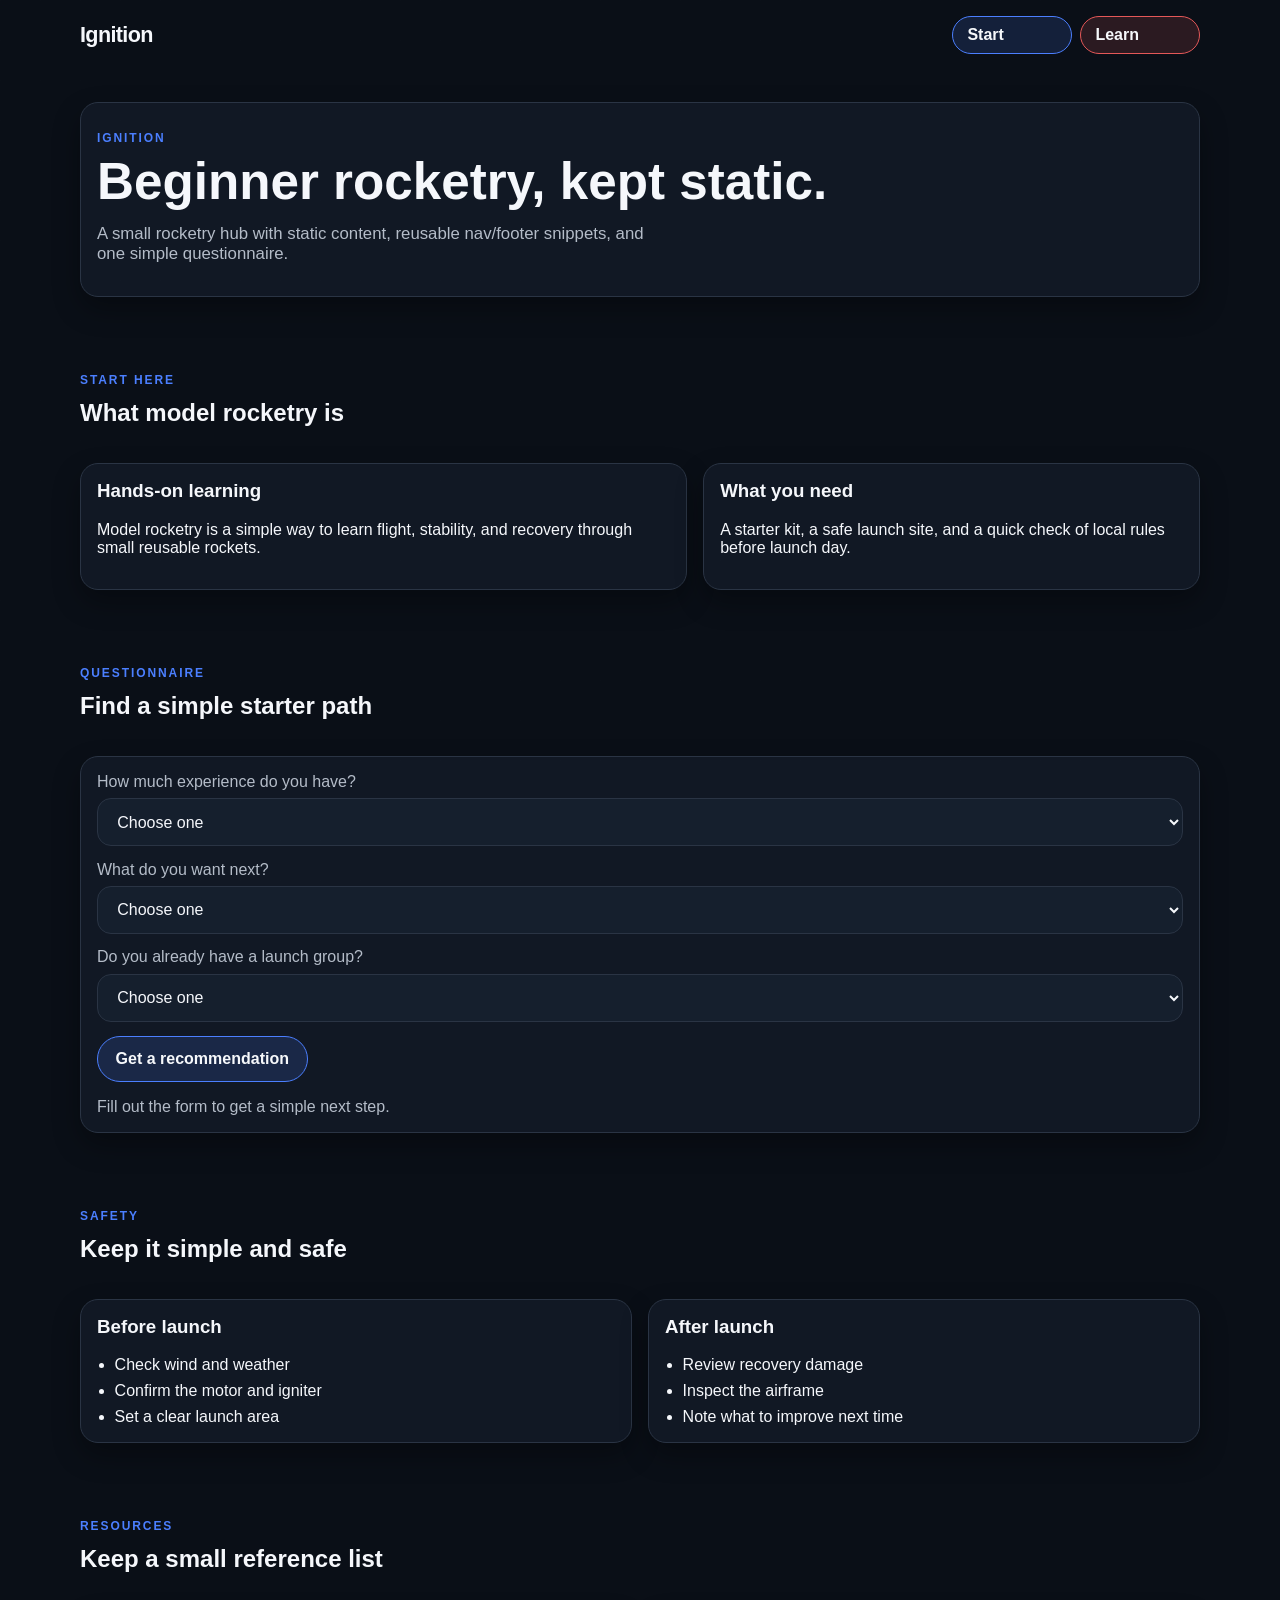
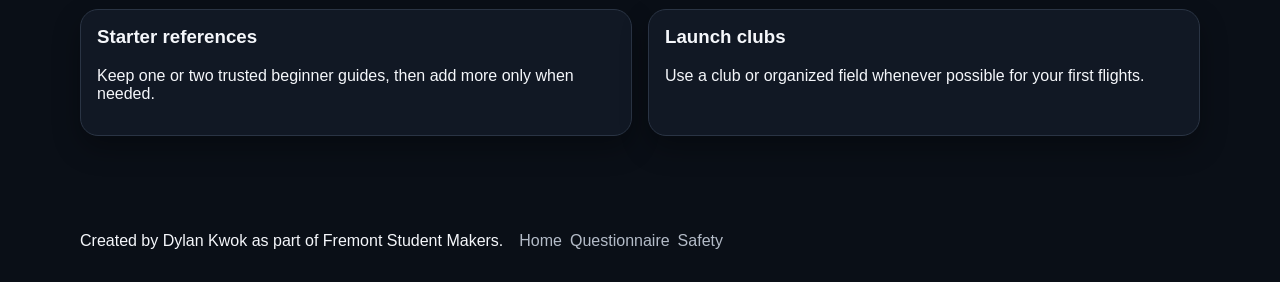
==== index.html @ b19d8a20 "Slimming down the codebase and optimizing for performance." ====
<!doctype html>
<html lang="en">
  <head>
    <meta charset="UTF-8" />
    <meta name="viewport" content="width=device-width, initial-scale=1.0" />
    <title>Ignition</title>
    <meta
      name="description"
      content="Ignition by Dylan Kwok and Fremont Student Makers: a minimal educational rocketry hub for beginners."
    />
    <link rel="stylesheet" href="styles.css" />
  </head>
  <body>
    <script id="nav-data" type="application/json">
      {
        "groups": [
          {
            "label": "Start",
            "tone": "tab-blue",
            "items": [
              { "label": "Home", "anchor": "home" },
              { "label": "Questionnaire", "anchor": "questionnaire" },
              { "label": "Safety", "anchor": "safety" }
            ]
          },
          {
            "label": "Learn",
            "tone": "tab-red",
            "items": [
              { "label": "Basics", "anchor": "basics" },
              { "label": "Resources", "anchor": "resources" }
            ]
          }
        ]
      }
    </script>
    <script id="footer-data" type="application/json">
      {
        "credit": "Created by Dylan Kwok as part of Fremont Student Makers.",
        "links": [
          { "label": "Home", "anchor": "home" },
          { "label": "Questionnaire", "anchor": "questionnaire" },
          { "label": "Safety", "anchor": "safety" }
        ]
      }
    </script>

    <header id="site-header"></header>

    <main>
      <section id="home" class="section hero section-block">
        <div class="card">
          <p class="kicker">Ignition</p>
          <h1>Beginner rocketry, kept static.</h1>
          <p class="lead">
            A small rocketry hub with static content, reusable nav/footer snippets, and one simple questionnaire.
          </p>
        </div>
      </section>

      <section id="basics" class="section section-block">
        <div>
          <p class="kicker">Start here</p>
          <h2>What model rocketry is</h2>
        </div>
        <div class="section-columns">
          <article class="card">
            <h3>Hands-on learning</h3>
            <p>Model rocketry is a simple way to learn flight, stability, and recovery through small reusable rockets.</p>
          </article>
          <article class="card">
            <h3>What you need</h3>
            <p>A starter kit, a safe launch site, and a quick check of local rules before launch day.</p>
          </article>
        </div>
      </section>

      <section id="questionnaire" class="section section-block">
        <div>
          <p class="kicker">Questionnaire</p>
          <h2>Find a simple starter path</h2>
        </div>
        <div class="card questionnaire-card">
          <form id="starter-form" class="questionnaire-form">
            <label>
              How much experience do you have?
              <select name="experience" required>
                <option value="">Choose one</option>
                <option value="new">I am brand new</option>
                <option value="some">I have built one before</option>
                <option value="lot">I have built several</option>
              </select>
            </label>
            <label>
              What do you want next?
              <select name="goal" required>
                <option value="">Choose one</option>
                <option value="kit">A first kit</option>
                <option value="club">A club launch</option>
                <option value="build">A more advanced build</option>
              </select>
            </label>
            <label>
              Do you already have a launch group?
              <select name="club" required>
                <option value="">Choose one</option>
                <option value="yes">Yes</option>
                <option value="no">No</option>
              </select>
            </label>
            <button type="submit" class="button-primary">Get a recommendation</button>
          </form>
          <p id="starter-result" class="form-result" aria-live="polite">Fill out the form to get a simple next step.</p>
        </div>
      </section>

      <section id="safety" class="section section-block">
        <div>
          <p class="kicker">Safety</p>
          <h2>Keep it simple and safe</h2>
        </div>
        <div class="grid">
          <article class="card">
            <h3>Before launch</h3>
            <ul class="checklist">
              <li>Check wind and weather</li>
              <li>Confirm the motor and igniter</li>
              <li>Set a clear launch area</li>
            </ul>
          </article>
          <article class="card">
            <h3>After launch</h3>
            <ul class="checklist">
              <li>Review recovery damage</li>
              <li>Inspect the airframe</li>
              <li>Note what to improve next time</li>
            </ul>
          </article>
        </div>
      </section>

      <section id="resources" class="section section-block">
        <div>
          <p class="kicker">Resources</p>
          <h2>Keep a small reference list</h2>
        </div>
        <div class="grid">
          <article class="card"><h3>Starter references</h3><p>Keep one or two trusted beginner guides, then add more only when needed.</p></article>
          <article class="card"><h3>Launch clubs</h3><p>Use a club or organized field whenever possible for your first flights.</p></article>
        </div>
      </section>
    </main>

    <footer id="site-footer"></footer>

    <script type="module" src="main.js"></script>
  </body>
</html>
---- styles.css ----
:root {
  color-scheme: dark;
  --bg: #0a0f17;
  --surface: #111824;
  --surface-2: #151f2d;
  --line: #2a3444;
  --text: #f5f7fb;
  --muted: #b4bcc8;
  --blue: #4b7fff;
  --red: #e45858;
  --gray: #667085;
  --white: #f6f8fb;
  --black: #05070b;
  --shadow: 0 12px 28px rgba(0, 0, 0, 0.32);
  --radius: 18px;
  --container: min(1120px, calc(100vw - 2rem));
}

* {
  box-sizing: border-box;
}

html {
  scroll-behavior: smooth;
}

body {
  margin: 0;
  font-family: Arial, Helvetica, sans-serif;
  color: var(--text);
  background: var(--bg);
}

body::before {
  content: "";
  position: fixed;
  inset: 0;
  pointer-events: none;
  background-image: linear-gradient(rgba(255, 255, 255, 0.02) 1px, transparent 1px), linear-gradient(90deg, rgba(255, 255, 255, 0.02) 1px, transparent 1px);
  background-size: 40px 40px;
  opacity: 0.2;
}

a {
  color: inherit;
}

button,
select,
input {
  font: inherit;
}

.sr-only {
  position: absolute;
  width: 1px;
  height: 1px;
  margin: -1px;
  padding: 0;
  overflow: hidden;
  clip: rect(0, 0, 0, 0);
  border: 0;
}

.container {
  width: var(--container);
  margin: 0 auto;
}

.site-header,
.site-footer {
  border-bottom: 1px solid var(--line);
  background: rgba(6, 9, 13, 0.96);
}

.site-footer {
  border-top: 1px solid var(--line);
  border-bottom: 0;
}

.header-grid,
.footer-grid {
  display: grid;
  gap: 1rem;
  padding: 1rem 0;
}

.brand {
  font-weight: 800;
  text-decoration: none;
  font-size: 1.35rem;
  letter-spacing: -0.03em;
}

.nav-toggle {
  justify-self: end;
  width: 44px;
  height: 44px;
  border-radius: 999px;
  border: 1px solid var(--line);
  background: var(--surface);
  color: var(--text);
  display: grid;
  place-items: center;
  gap: 3px;
  cursor: pointer;
}

.nav-toggle span:not(.sr-only) {
  display: block;
  width: 16px;
  height: 2px;
  border-radius: 999px;
  background: var(--text);
}

.main-nav {
  display: none;
  gap: 0.5rem;
  flex-wrap: wrap;
}

.main-nav.is-open {
  display: flex;
}

.nav-group {
  min-width: 120px;
}

.nav-group summary {
  list-style: none;
  cursor: pointer;
  border: 1px solid var(--line);
  border-radius: 999px;
  padding: 0.55rem 0.9rem;
  background: var(--surface);
  color: var(--white);
  font-weight: 700;
}

.nav-group summary::-webkit-details-marker {
  display: none;
}

.nav-group-menu {
  margin-top: 0.5rem;
  padding: 0.6rem;
  border-radius: 16px;
  border: 1px solid var(--line);
  background: var(--surface-2);
  display: grid;
  gap: 0.35rem;
}

.nav-link {
  text-decoration: none;
  color: var(--muted);
  padding: 0.5rem 0.75rem;
  border-radius: 999px;
  background: transparent;
  border: 1px solid transparent;
}

.nav-link:hover {
  color: var(--white);
  border-color: var(--blue);
}

.nav-link.is-active {
  color: var(--white);
  background: rgba(75, 127, 255, 0.12);
  border-color: var(--blue);
}

.nav-group.tab-blue summary { background: rgba(75, 127, 255, 0.15); border-color: var(--blue); }
.nav-group.tab-red summary { background: rgba(228, 88, 88, 0.15); border-color: var(--red); }
.nav-group.tab-gray summary { background: rgba(102, 112, 133, 0.2); border-color: var(--gray); }

main {
  padding: 1rem 0 2rem;
}

.section {
  width: var(--container);
  margin: 0 auto;
  padding: 2rem 0;
}

.hero {
  padding-top: 1rem;
}

.hero h1 {
  margin: 0;
  font-size: clamp(2.4rem, 4vw, 4rem);
  line-height: 0.98;
}

.lead {
  max-width: 62ch;
  color: var(--muted);
  font-size: 1.05rem;
}

.kicker {
  color: var(--blue);
  text-transform: uppercase;
  letter-spacing: 0.16em;
  font-size: 0.75rem;
  font-weight: 700;
}

.grid {
  display: grid;
  grid-template-columns: repeat(auto-fit, minmax(220px, 1fr));
  gap: 1rem;
}

.grid.tight {
  gap: 0.75rem;
}

.card {
  background: var(--surface);
  border: 1px solid var(--line);
  border-radius: var(--radius);
  padding: 1rem;
  box-shadow: var(--shadow);
}

.questionnaire-card {
  display: grid;
  gap: 1rem;
}

.questionnaire-form {
  display: grid;
  gap: 0.9rem;
}

.questionnaire-form label {
  display: grid;
  gap: 0.45rem;
  color: var(--muted);
}

.questionnaire-form select {
  width: 100%;
  border: 1px solid var(--line);
  border-radius: 14px;
  background: var(--surface-2);
  color: var(--text);
  padding: 0.85rem 0.95rem;
}

.button-primary {
  justify-self: start;
  border: 1px solid var(--blue);
  border-radius: 999px;
  background: rgba(75, 127, 255, 0.16);
  color: var(--white);
  padding: 0.8rem 1.1rem;
  font-weight: 700;
  cursor: pointer;
}

.form-result {
  margin: 0;
  color: var(--muted);
}

.card h3,
.card h4,
.section h2 {
  margin-top: 0;
}

.muted {
  color: var(--muted);
}

.badge {
  display: inline-flex;
  align-items: center;
  min-height: 28px;
  padding: 0.25rem 0.6rem;
  border-radius: 999px;
  border: 1px solid var(--line);
  background: #182131;
  color: var(--white);
  font-size: 0.82rem;
}

.tab-blue .badge { border-color: var(--blue); }
.tab-red .badge { border-color: var(--red); }
.tab-gray .badge { border-color: var(--gray); }

.section-block {
  display: grid;
  gap: 1rem;
}

.section-columns {
  display: grid;
  gap: 1rem;
}

.checklist {
  margin: 0;
  padding-left: 1.1rem;
  display: grid;
  gap: 0.5rem;
}

.footer-grid {
  align-items: center;
}

.footer-nav {
  display: flex;
  flex-wrap: wrap;
  gap: 0.5rem;
}

.footer-nav a {
  color: var(--muted);
  text-decoration: none;
}

.footer-nav a:hover {
  color: var(--white);
}

@media (min-width: 900px) {
  .header-grid,
  .footer-grid {
    grid-template-columns: auto 1fr;
    align-items: center;
  }

  .nav-toggle {
    display: none;
  }

  .main-nav {
    display: flex !important;
    justify-content: flex-end;
  }

  .section-columns {
    grid-template-columns: 1.1fr 0.9fr;
  }
}
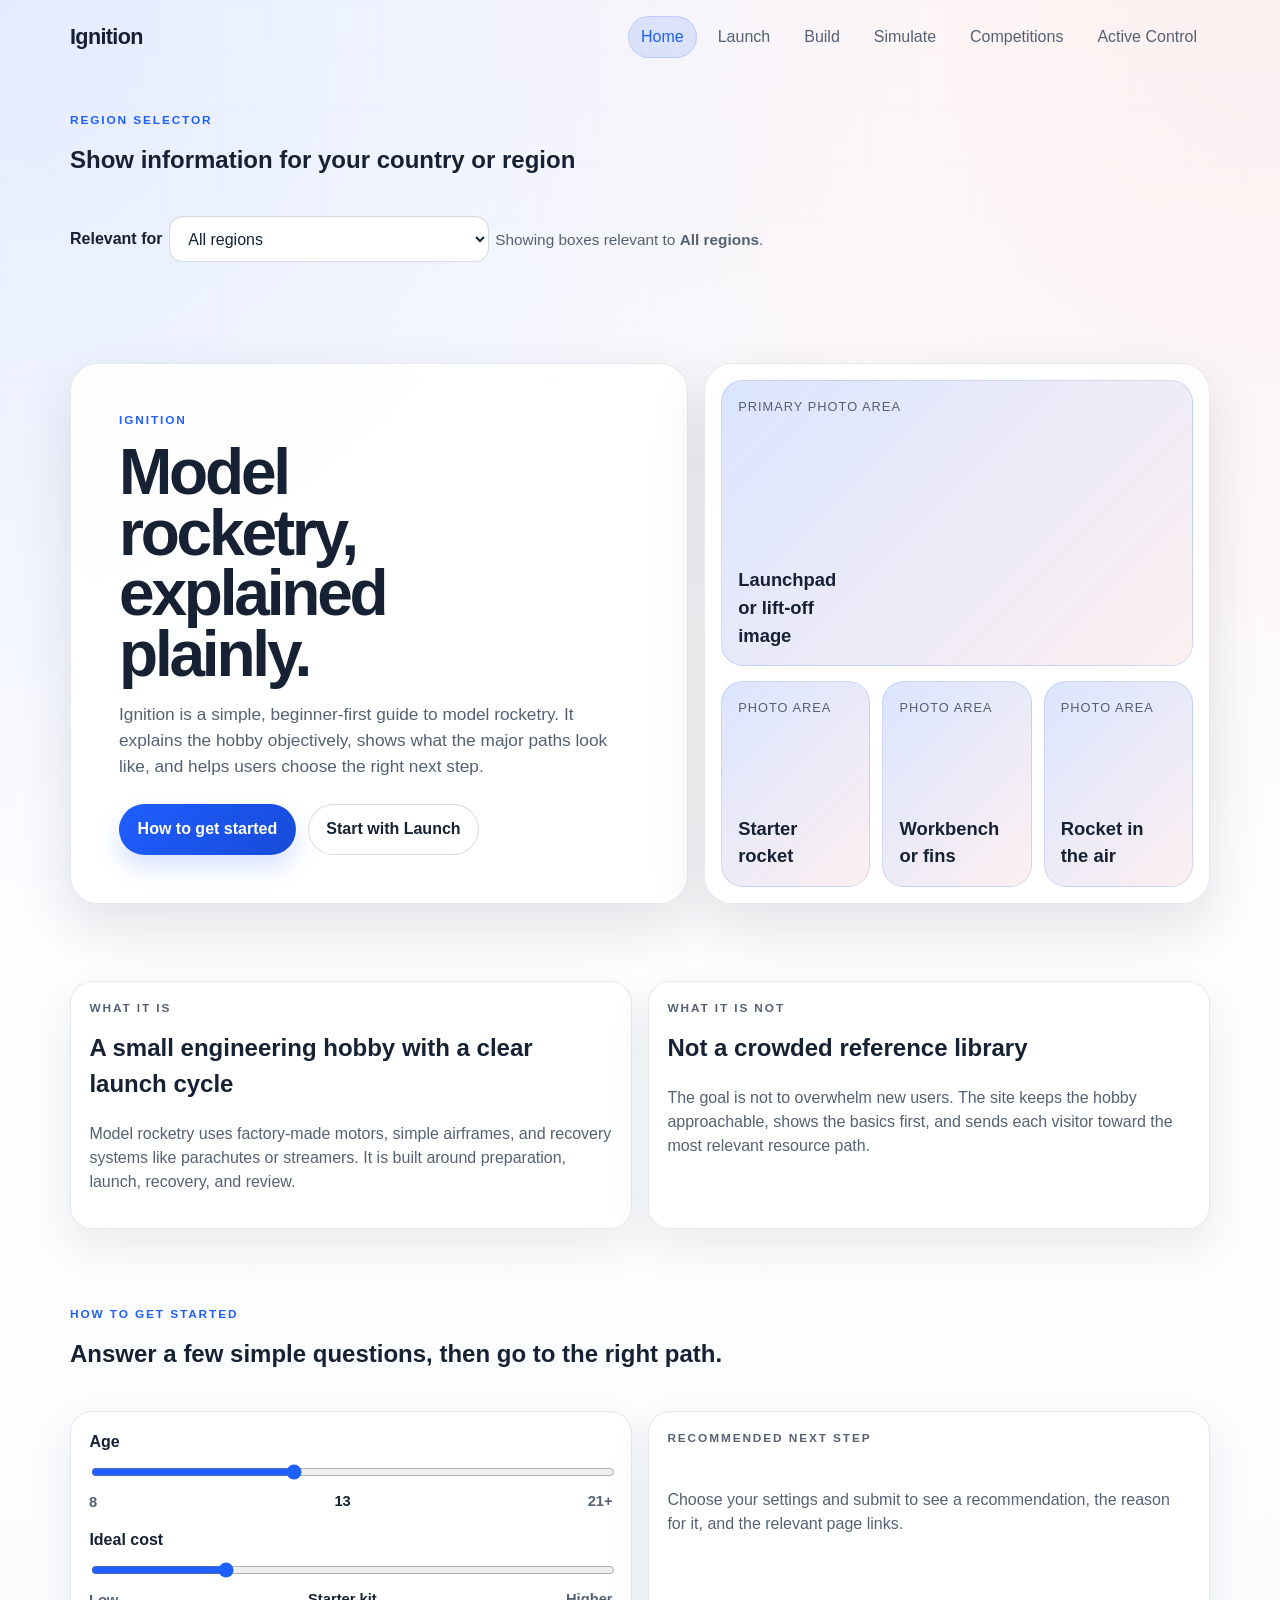
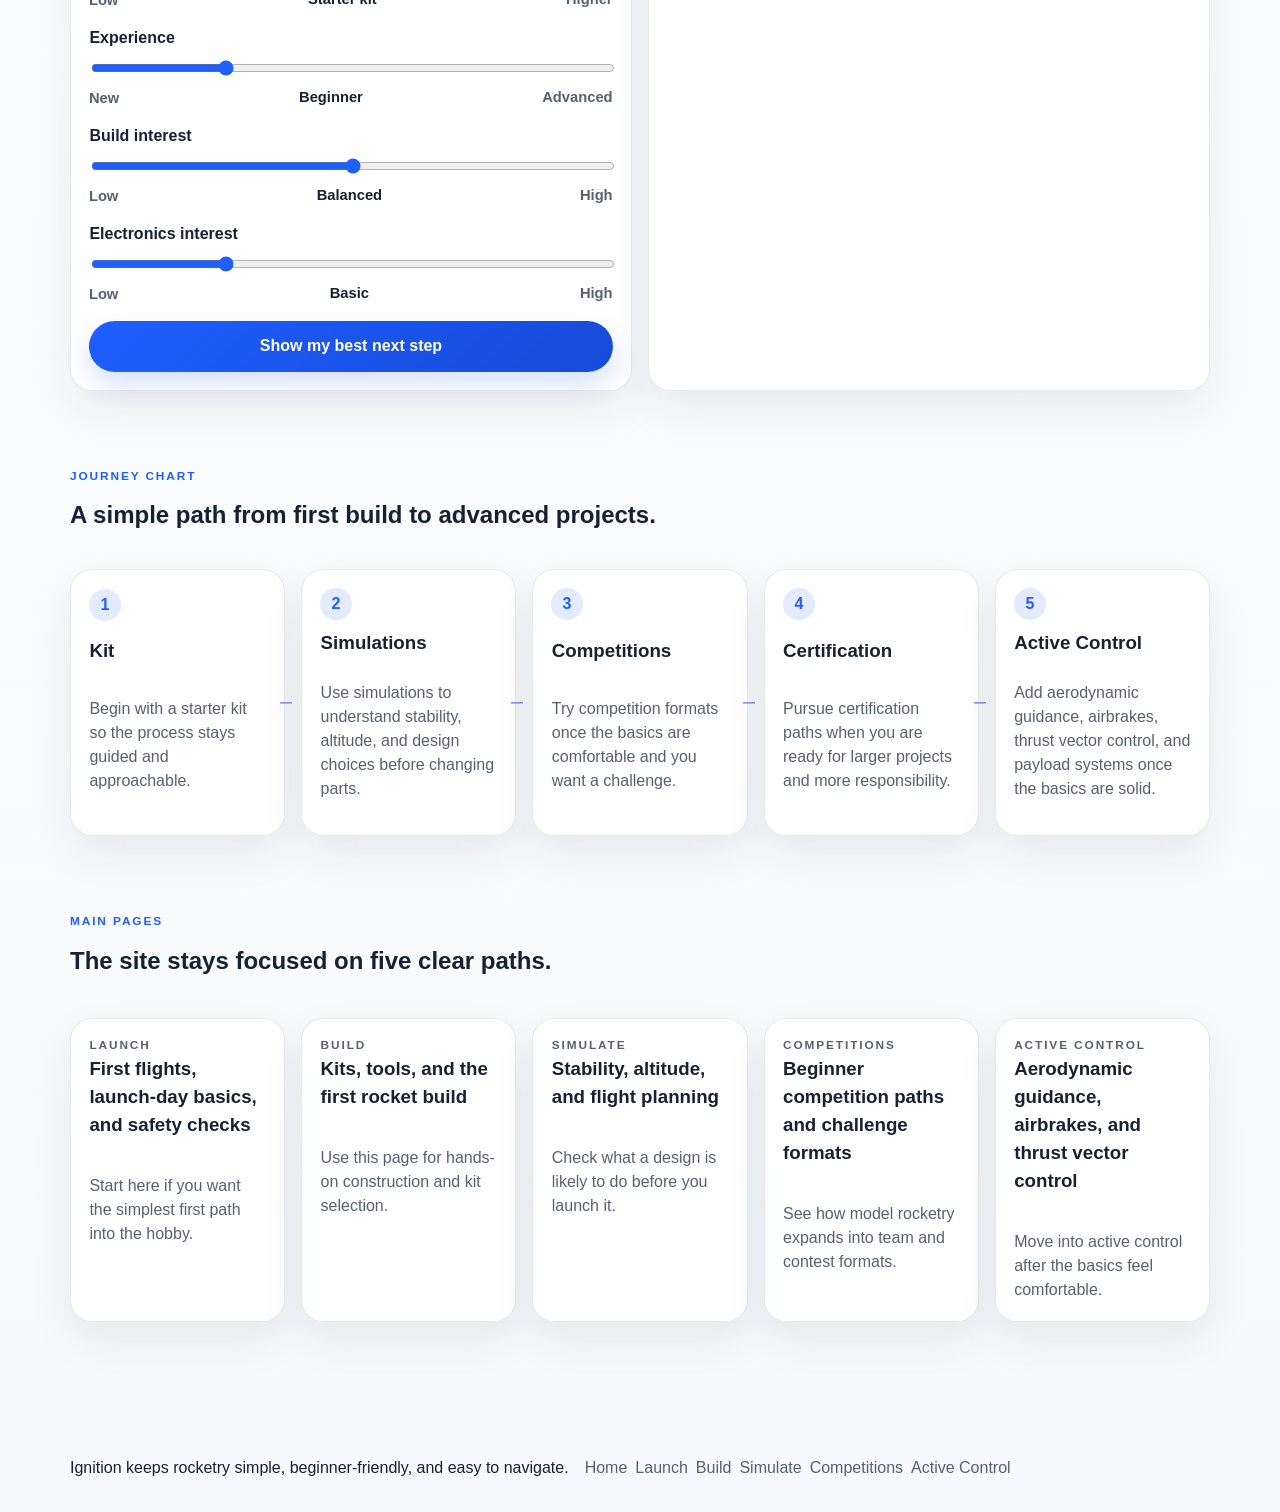
==== commit 667f39f7: "t" ====
--- a/index.html
+++ b/index.html
@@ -6,147 +6,195 @@
     <title>Ignition</title>
     <meta
       name="description"
-      content="Ignition by Dylan Kwok and Fremont Student Makers: a minimal educational rocketry hub for beginners."
+      content="Ignition is a simple beginner guide to model rocketry with clear next steps for launch, build, simulation, competitions, and electronics."
     />
     <link rel="stylesheet" href="styles.css" />
   </head>
-  <body>
-    <script id="nav-data" type="application/json">
-      {
-        "groups": [
-          {
-            "label": "Start",
-            "tone": "tab-blue",
-            "items": [
-              { "label": "Home", "anchor": "home" },
-              { "label": "Questionnaire", "anchor": "questionnaire" },
-              { "label": "Safety", "anchor": "safety" }
-            ]
-          },
-          {
-            "label": "Learn",
-            "tone": "tab-red",
-            "items": [
-              { "label": "Basics", "anchor": "basics" },
-              { "label": "Resources", "anchor": "resources" }
-            ]
-          }
-        ]
-      }
-    </script>
-    <script id="footer-data" type="application/json">
-      {
-        "credit": "Created by Dylan Kwok as part of Fremont Student Makers.",
-        "links": [
-          { "label": "Home", "anchor": "home" },
-          { "label": "Questionnaire", "anchor": "questionnaire" },
-          { "label": "Safety", "anchor": "safety" }
-        ]
-      }
-    </script>
-
+  <body data-page="home">
     <header id="site-header"></header>
 
     <main>
-      <section id="home" class="section hero section-block">
-        <div class="card">
-          <p class="kicker">Ignition</p>
-          <h1>Beginner rocketry, kept static.</h1>
-          <p class="lead">
-            A small rocketry hub with static content, reusable nav/footer snippets, and one simple questionnaire.
+      <section class="section hero-grid">
+        <div class="hero-copy">
+          <p class="eyebrow">Ignition</p>
+          <h1>Model rocketry, explained plainly.</h1>
+          <p class="lede">
+            Ignition is a simple, beginner-first guide to model rocketry. It explains the hobby objectively, shows what the major paths look like, and helps users choose the right next step.
           </p>
-        </div>
-      </section>
-
-      <section id="basics" class="section section-block">
-        <div>
-          <p class="kicker">Start here</p>
-          <h2>What model rocketry is</h2>
-        </div>
-        <div class="section-columns">
-          <article class="card">
-            <h3>Hands-on learning</h3>
-            <p>Model rocketry is a simple way to learn flight, stability, and recovery through small reusable rockets.</p>
-          </article>
-          <article class="card">
-            <h3>What you need</h3>
-            <p>A starter kit, a safe launch site, and a quick check of local rules before launch day.</p>
-          </article>
-        </div>
-      </section>
-
-      <section id="questionnaire" class="section section-block">
-        <div>
-          <p class="kicker">Questionnaire</p>
-          <h2>Find a simple starter path</h2>
-        </div>
-        <div class="card questionnaire-card">
-          <form id="starter-form" class="questionnaire-form">
-            <label>
-              How much experience do you have?
-              <select name="experience" required>
-                <option value="">Choose one</option>
-                <option value="new">I am brand new</option>
-                <option value="some">I have built one before</option>
-                <option value="lot">I have built several</option>
-              </select>
-            </label>
-            <label>
-              What do you want next?
-              <select name="goal" required>
-                <option value="">Choose one</option>
-                <option value="kit">A first kit</option>
-                <option value="club">A club launch</option>
-                <option value="build">A more advanced build</option>
-              </select>
-            </label>
-            <label>
-              Do you already have a launch group?
-              <select name="club" required>
-                <option value="">Choose one</option>
-                <option value="yes">Yes</option>
-                <option value="no">No</option>
-              </select>
-            </label>
-            <button type="submit" class="button-primary">Get a recommendation</button>
+          <div class="hero-actions">
+            <a class="button-primary" href="#start">How to get started</a>
+            <a class="button-secondary" href="launch.html">Start with Launch</a>
+          </div>
+        </div>
+
+        <div class="hero-media">
+          <div class="photo-slot photo-slot-large">
+            <span>Primary photo area</span>
+            <strong>Launchpad or lift-off image</strong>
+          </div>
+          <div class="photo-grid">
+            <div class="photo-slot"><span>Photo area</span><strong>Starter rocket</strong></div>
+            <div class="photo-slot"><span>Photo area</span><strong>Workbench or fins</strong></div>
+            <div class="photo-slot"><span>Photo area</span><strong>Rocket in the air</strong></div>
+          </div>
+        </div>
+      </section>
+
+      <section class="section info-grid">
+        <article class="card">
+          <p class="eyebrow">What it is</p>
+          <h2>A small engineering hobby with a clear launch cycle</h2>
+          <p>
+            Model rocketry uses factory-made motors, simple airframes, and recovery systems like parachutes or streamers. It is built around preparation, launch, recovery, and review.
+          </p>
+        </article>
+        <article class="card">
+          <p class="eyebrow">What it is not</p>
+          <h2>Not a crowded reference library</h2>
+          <p>
+            The goal is not to overwhelm new users. The site keeps the hobby approachable, shows the basics first, and sends each visitor toward the most relevant resource path.
+          </p>
+        </article>
+      </section>
+
+      <section id="start" class="section start-section">
+        <div class="section-heading">
+          <p class="eyebrow">How to get started</p>
+          <h2>Answer a few simple questions, then go to the right path.</h2>
+        </div>
+
+        <div class="starter-layout">
+          <form id="starter-form" class="card slider-card">
+            <label>
+              Age
+              <input type="range" name="age" min="8" max="21" value="13" />
+              <div class="slider-row">
+                <span>8</span>
+                <output data-output="age">13</output>
+                <span>21+</span>
+              </div>
+            </label>
+
+            <label>
+              Ideal cost
+              <input type="range" name="budget" min="1" max="5" value="2" />
+              <div class="slider-row">
+                <span>Low</span>
+                <output data-output="budget">Starter kit</output>
+                <span>Higher</span>
+              </div>
+            </label>
+
+            <label>
+              Experience
+              <input type="range" name="experience" min="0" max="4" value="1" />
+              <div class="slider-row">
+                <span>New</span>
+                <output data-output="experience">Beginner</output>
+                <span>Advanced</span>
+              </div>
+            </label>
+
+            <label>
+              Build interest
+              <input type="range" name="build" min="0" max="4" value="2" />
+              <div class="slider-row">
+                <span>Low</span>
+                <output data-output="build">Balanced</output>
+                <span>High</span>
+              </div>
+            </label>
+
+            <label>
+              Electronics interest
+              <input type="range" name="electronics" min="0" max="4" value="1" />
+              <div class="slider-row">
+                <span>Low</span>
+                <output data-output="electronics">Basic</output>
+                <span>High</span>
+              </div>
+            </label>
+
+            <button type="submit" class="button-primary">Show my best next step</button>
           </form>
-          <p id="starter-result" class="form-result" aria-live="polite">Fill out the form to get a simple next step.</p>
-        </div>
-      </section>
-
-      <section id="safety" class="section section-block">
-        <div>
-          <p class="kicker">Safety</p>
-          <h2>Keep it simple and safe</h2>
-        </div>
-        <div class="grid">
-          <article class="card">
-            <h3>Before launch</h3>
-            <ul class="checklist">
-              <li>Check wind and weather</li>
-              <li>Confirm the motor and igniter</li>
-              <li>Set a clear launch area</li>
-            </ul>
-          </article>
-          <article class="card">
-            <h3>After launch</h3>
-            <ul class="checklist">
-              <li>Review recovery damage</li>
-              <li>Inspect the airframe</li>
-              <li>Note what to improve next time</li>
-            </ul>
-          </article>
-        </div>
-      </section>
-
-      <section id="resources" class="section section-block">
-        <div>
-          <p class="kicker">Resources</p>
-          <h2>Keep a small reference list</h2>
-        </div>
-        <div class="grid">
-          <article class="card"><h3>Starter references</h3><p>Keep one or two trusted beginner guides, then add more only when needed.</p></article>
-          <article class="card"><h3>Launch clubs</h3><p>Use a club or organized field whenever possible for your first flights.</p></article>
+
+          <aside class="card recommendation-card">
+            <p class="eyebrow">Recommended next step</p>
+            <p class="muted">Choose your settings and submit to see a recommendation, the reason for it, and the relevant page links.</p>
+            <div id="starter-results" hidden>
+              <h3 id="starter-result"></h3>
+              <p id="starter-note" class="muted"></p>
+              <ul id="starter-options" class="starter-options"></ul>
+            </div>
+          </aside>
+        </div>
+      </section>
+
+      <section class="section journey-section">
+        <div class="section-heading">
+          <p class="eyebrow">Journey chart</p>
+          <h2>A simple path from first build to advanced projects.</h2>
+        </div>
+        <ol class="journey-chart">
+          <li class="card journey-step">
+            <span>1</span>
+            <h3>Kit</h3>
+            <p>Begin with a starter kit so the process stays guided and approachable.</p>
+          </li>
+          <li class="card journey-step">
+            <span>2</span>
+            <h3>Simulations</h3>
+            <p>Use simulations to understand stability, altitude, and design choices before changing parts.</p>
+          </li>
+          <li class="card journey-step">
+            <span>3</span>
+            <h3>Competitions</h3>
+            <p>Try competition formats once the basics are comfortable and you want a challenge.</p>
+          </li>
+          <li class="card journey-step">
+            <span>4</span>
+            <h3>Certification</h3>
+            <p>Pursue certification paths when you are ready for larger projects and more responsibility.</p>
+          </li>
+          <li class="card journey-step">
+            <span>5</span>
+            <h3>Active Control</h3>
+            <p>Add aerodynamic guidance, airbrakes, thrust vector control, and payload systems once the basics are solid.</p>
+          </li>
+        </ol>
+      </section>
+
+      <section class="section page-preview">
+        <div class="section-heading">
+          <p class="eyebrow">Main pages</p>
+          <h2>The site stays focused on five clear paths.</h2>
+        </div>
+        <div class="grid page-links-grid">
+          <a class="card page-card" href="launch.html">
+            <p class="eyebrow">Launch</p>
+            <h3>First flights, launch-day basics, and safety checks</h3>
+            <p>Start here if you want the simplest first path into the hobby.</p>
+          </a>
+          <a class="card page-card" href="build.html">
+            <p class="eyebrow">Build</p>
+            <h3>Kits, tools, and the first rocket build</h3>
+            <p>Use this page for hands-on construction and kit selection.</p>
+          </a>
+          <a class="card page-card" href="simulate.html">
+            <p class="eyebrow">Simulate</p>
+            <h3>Stability, altitude, and flight planning</h3>
+            <p>Check what a design is likely to do before you launch it.</p>
+          </a>
+          <a class="card page-card" href="competitions.html">
+            <p class="eyebrow">Competitions</p>
+            <h3>Beginner competition paths and challenge formats</h3>
+            <p>See how model rocketry expands into team and contest formats.</p>
+          </a>
+          <a class="card page-card" href="electronics.html">
+            <p class="eyebrow">Active Control</p>
+            <h3>Aerodynamic guidance, airbrakes, and thrust vector control</h3>
+            <p>Move into active control after the basics feel comfortable.</p>
+          </a>
         </div>
       </section>
     </main>
--- a/styles.css
+++ b/styles.css
@@ -1,19 +1,19 @@
 :root {
-  color-scheme: dark;
-  --bg: #0a0f17;
-  --surface: #111824;
-  --surface-2: #151f2d;
-  --line: #2a3444;
-  --text: #f5f7fb;
-  --muted: #b4bcc8;
-  --blue: #4b7fff;
-  --red: #e45858;
-  --gray: #667085;
-  --white: #f6f8fb;
-  --black: #05070b;
-  --shadow: 0 12px 28px rgba(0, 0, 0, 0.32);
-  --radius: 18px;
-  --container: min(1120px, calc(100vw - 2rem));
+  color-scheme: light;
+  --bg: #f7f9fc;
+  --surface: rgba(255, 255, 255, 0.9);
+  --surface-strong: #ffffff;
+  --line: rgba(19, 32, 54, 0.1);
+  --line-strong: rgba(19, 32, 54, 0.16);
+  --text: #162133;
+  --muted: #556173;
+  --blue: #1f5eff;
+  --red: #d93b3b;
+  --white: #ffffff;
+  --shadow: 0 18px 44px rgba(21, 32, 51, 0.08);
+  --shadow-strong: 0 22px 56px rgba(21, 32, 51, 0.12);
+  --radius: 22px;
+  --container: min(1140px, calc(100vw - 2rem));
 }
 
 * {
@@ -26,9 +26,13 @@
 
 body {
   margin: 0;
-  font-family: Arial, Helvetica, sans-serif;
-  color: var(--text);
-  background: var(--bg);
+  font-family: "Segoe UI Variable Text", "Segoe UI", "Helvetica Neue", Arial, sans-serif;
+  line-height: 1.5;
+  color: var(--text);
+  background:
+    radial-gradient(circle at top left, rgba(31, 94, 255, 0.12), transparent 28%),
+    radial-gradient(circle at top right, rgba(217, 59, 59, 0.08), transparent 26%),
+    linear-gradient(180deg, #ffffff 0%, var(--bg) 100%);
 }
 
 body::before {
@@ -36,13 +40,20 @@
   position: fixed;
   inset: 0;
   pointer-events: none;
-  background-image: linear-gradient(rgba(255, 255, 255, 0.02) 1px, transparent 1px), linear-gradient(90deg, rgba(255, 255, 255, 0.02) 1px, transparent 1px);
-  background-size: 40px 40px;
-  opacity: 0.2;
+  background-image:
+    linear-gradient(rgba(19, 32, 54, 0.03) 1px, transparent 1px),
+    linear-gradient(90deg, rgba(19, 32, 54, 0.03) 1px, transparent 1px);
+  background-size: 54px 54px;
+  mask-image: linear-gradient(180deg, rgba(0, 0, 0, 0.8), transparent 80%);
+  opacity: 0.4;
 }
 
 a {
   color: inherit;
+}
+
+[hidden] {
+  display: none !important;
 }
 
 button,
@@ -70,7 +81,8 @@
 .site-header,
 .site-footer {
   border-bottom: 1px solid var(--line);
-  background: rgba(6, 9, 13, 0.96);
+  background: rgba(255, 255, 255, 0.84);
+  backdrop-filter: blur(18px);
 }
 
 .site-footer {
@@ -90,6 +102,7 @@
   text-decoration: none;
   font-size: 1.35rem;
   letter-spacing: -0.03em;
+  color: var(--text);
 }
 
 .nav-toggle {
@@ -97,9 +110,10 @@
   width: 44px;
   height: 44px;
   border-radius: 999px;
-  border: 1px solid var(--line);
-  background: var(--surface);
-  color: var(--text);
+  border: 1px solid var(--line-strong);
+  background: var(--surface-strong);
+  color: var(--text);
+  box-shadow: 0 8px 18px rgba(21, 32, 51, 0.06);
   display: grid;
   place-items: center;
   gap: 3px;
@@ -124,61 +138,31 @@
   display: flex;
 }
 
-.nav-group {
-  min-width: 120px;
-}
-
-.nav-group summary {
-  list-style: none;
-  cursor: pointer;
-  border: 1px solid var(--line);
-  border-radius: 999px;
-  padding: 0.55rem 0.9rem;
-  background: var(--surface);
-  color: var(--white);
-  font-weight: 700;
-}
-
-.nav-group summary::-webkit-details-marker {
-  display: none;
-}
-
-.nav-group-menu {
-  margin-top: 0.5rem;
-  padding: 0.6rem;
-  border-radius: 16px;
-  border: 1px solid var(--line);
-  background: var(--surface-2);
-  display: grid;
-  gap: 0.35rem;
-}
-
 .nav-link {
+  display: inline-flex;
+  align-items: center;
+  justify-content: center;
   text-decoration: none;
   color: var(--muted);
   padding: 0.5rem 0.75rem;
   border-radius: 999px;
+  border: 1px solid transparent;
   background: transparent;
-  border: 1px solid transparent;
 }
 
 .nav-link:hover {
-  color: var(--white);
-  border-color: var(--blue);
+  color: var(--blue);
+  background: rgba(31, 94, 255, 0.08);
 }
 
 .nav-link.is-active {
-  color: var(--white);
-  background: rgba(75, 127, 255, 0.12);
-  border-color: var(--blue);
-}
-
-.nav-group.tab-blue summary { background: rgba(75, 127, 255, 0.15); border-color: var(--blue); }
-.nav-group.tab-red summary { background: rgba(228, 88, 88, 0.15); border-color: var(--red); }
-.nav-group.tab-gray summary { background: rgba(102, 112, 133, 0.2); border-color: var(--gray); }
+  color: var(--blue);
+  background: rgba(31, 94, 255, 0.12);
+  border-color: rgba(31, 94, 255, 0.16);
+}
 
 main {
-  padding: 1rem 0 2rem;
+  padding: 1.25rem 0 4rem;
 }
 
 .section {
@@ -187,130 +171,449 @@
   padding: 2rem 0;
 }
 
-.hero {
-  padding-top: 1rem;
-}
-
-.hero h1 {
-  margin: 0;
-  font-size: clamp(2.4rem, 4vw, 4rem);
-  line-height: 0.98;
-}
-
-.lead {
-  max-width: 62ch;
-  color: var(--muted);
-  font-size: 1.05rem;
-}
-
-.kicker {
-  color: var(--blue);
-  text-transform: uppercase;
-  letter-spacing: 0.16em;
-  font-size: 0.75rem;
-  font-weight: 700;
-}
-
 .grid {
   display: grid;
   grid-template-columns: repeat(auto-fit, minmax(220px, 1fr));
   gap: 1rem;
-}
-
-.grid.tight {
-  gap: 0.75rem;
 }
 
 .card {
   background: var(--surface);
   border: 1px solid var(--line);
   border-radius: var(--radius);
+  padding: 1.15rem;
+  box-shadow: var(--shadow);
+  backdrop-filter: blur(10px);
+}
+
+.card:hover {
+  transform: translateY(-2px);
+  box-shadow: var(--shadow-strong);
+}
+
+.eyebrow {
+  margin: 0 0 0.75rem;
+  color: var(--blue);
+  text-transform: uppercase;
+  letter-spacing: 0.16em;
+  font-size: 0.74rem;
+  font-weight: 700;
+}
+
+.hero-grid {
+  display: grid;
+  gap: 1rem;
+  align-items: stretch;
+}
+
+.hero-copy,
+.hero-media {
+  background: var(--surface);
+  border: 1px solid var(--line);
+  border-radius: 28px;
+  box-shadow: var(--shadow-strong);
+  backdrop-filter: blur(10px);
+}
+
+.hero-copy {
+  padding: clamp(1.5rem, 4vw, 3rem);
+}
+
+.hero-copy h1 {
+  margin: 0;
+  font-size: clamp(2.7rem, 5vw, 4.8rem);
+  line-height: 0.95;
+  letter-spacing: -0.05em;
+  max-width: 10ch;
+}
+
+.lede {
+  max-width: 60ch;
+  color: var(--muted);
+  font-size: 1.08rem;
+}
+
+.hero-actions {
+  display: flex;
+  flex-wrap: wrap;
+  gap: 0.75rem;
+  margin-top: 1.5rem;
+}
+
+.button-primary,
+.button-secondary {
+  display: inline-flex;
+  align-items: center;
+  justify-content: center;
+  min-height: 44px;
+  padding: 0.78rem 1.1rem;
+  border-radius: 999px;
+  text-decoration: none;
+  font-weight: 700;
+  border: 1px solid transparent;
+}
+
+.button-primary {
+  background: linear-gradient(135deg, var(--blue), #174bd8);
+  color: var(--white);
+  box-shadow: 0 12px 24px rgba(31, 94, 255, 0.18);
+}
+
+.button-secondary {
+  color: var(--text);
+  border-color: var(--line-strong);
+  background: rgba(255, 255, 255, 0.8);
+}
+
+.hero-media {
   padding: 1rem;
-  box-shadow: var(--shadow);
-}
-
-.questionnaire-card {
-  display: grid;
-  gap: 1rem;
-}
-
-.questionnaire-form {
   display: grid;
   gap: 0.9rem;
 }
 
-.questionnaire-form label {
+.photo-grid {
+  display: grid;
+  grid-template-columns: repeat(3, minmax(0, 1fr));
+  gap: 0.75rem;
+}
+
+.photo-slot {
+  min-height: 180px;
+  padding: 1rem;
+  border-radius: 22px;
+  border: 1px solid rgba(31, 94, 255, 0.16);
+  background:
+    linear-gradient(135deg, rgba(31, 94, 255, 0.16), rgba(217, 59, 59, 0.08)),
+    repeating-linear-gradient(135deg, rgba(255, 255, 255, 0.35), rgba(255, 255, 255, 0.35) 12px, rgba(255, 255, 255, 0.12) 12px, rgba(255, 255, 255, 0.12) 24px);
+  display: flex;
+  flex-direction: column;
+  justify-content: space-between;
+  color: var(--text);
+}
+
+.photo-slot-large {
+  min-height: 260px;
+}
+
+.photo-slot span {
+  font-size: 0.8rem;
+  letter-spacing: 0.08em;
+  text-transform: uppercase;
+  color: var(--muted);
+}
+
+.photo-slot strong {
+  max-width: 10ch;
+  font-size: 1.15rem;
+}
+
+.info-grid {
+  display: grid;
+  gap: 1rem;
+}
+
+.start-section,
+.page-preview {
+  display: grid;
+  gap: 1rem;
+}
+
+.section-heading h2,
+.page-card h3,
+.card h2,
+.card h3 {
+  margin-top: 0;
+}
+
+.starter-layout {
+  display: grid;
+  gap: 1rem;
+}
+
+.slider-card {
+  display: grid;
+  gap: 1rem;
+}
+
+.slider-card label {
+  display: grid;
+  gap: 0.5rem;
+  color: var(--text);
+  font-weight: 600;
+}
+
+.slider-card input[type="range"] {
+  width: 100%;
+  accent-color: var(--blue);
+}
+
+.slider-row {
+  display: flex;
+  align-items: center;
+  justify-content: space-between;
+  gap: 0.75rem;
+  color: var(--muted);
+  font-size: 0.92rem;
+}
+
+.slider-row output {
+  color: var(--text);
+  font-weight: 700;
+}
+
+.recommendation-card {
+  display: grid;
+  gap: 0.75rem;
+  align-content: start;
+}
+
+.recommendation-card [hidden] {
+  display: none !important;
+}
+
+.recommendation-card h3 {
+  font-size: 1.5rem;
+}
+
+.muted {
+  color: var(--muted);
+}
+
+.page-links-grid {
+  grid-template-columns: repeat(auto-fit, minmax(190px, 1fr));
+}
+
+.page-card {
+  text-decoration: none;
+  color: inherit;
+  display: grid;
+  align-content: start;
+  min-height: 180px;
+}
+
+.page-card p {
+  margin-bottom: 0;
+}
+
+.page-card:hover {
+  transform: translateY(-2px);
+  box-shadow: var(--shadow-strong);
+}
+
+.starter-options {
+  list-style: none;
+  padding: 0;
+  margin: 0;
+  display: grid;
+  gap: 0.85rem;
+}
+
+.starter-option {
+  display: grid;
+  gap: 0.35rem;
+}
+
+.starter-option p {
+  margin: 0;
+  color: var(--muted);
+}
+
+.journey-section {
+  display: grid;
+  gap: 1rem;
+}
+
+.journey-chart {
+  list-style: none;
+  padding: 0;
+  margin: 0;
+  display: grid;
+  gap: 1rem;
+}
+
+.journey-step {
+  position: relative;
+  display: grid;
+  gap: 0.5rem;
+}
+
+.journey-step span {
+  width: 2rem;
+  height: 2rem;
+  display: grid;
+  place-items: center;
+  border-radius: 999px;
+  background: rgba(31, 94, 255, 0.12);
+  color: var(--blue);
+  font-weight: 800;
+}
+
+.journey-step h3 {
+  margin-bottom: 0;
+}
+
+.journey-step:not(:last-child)::after {
+  content: "";
+  position: absolute;
+  left: 1rem;
+  bottom: -0.65rem;
+  width: 2px;
+  height: 0.65rem;
+  background: linear-gradient(180deg, rgba(31, 94, 255, 0.7), rgba(217, 59, 59, 0.3));
+}
+
+.control-gate {
+  padding-top: 0.75rem;
+  width: var(--container);
+}
+
+.control-gate-card {
+  display: grid;
+  gap: 1rem;
+  max-width: 920px;
+  margin: 0 auto;
+  position: relative;
+  z-index: 3;
+}
+
+.control-check-form {
+  display: grid;
+  gap: 1rem;
+}
+
+.control-check-form label {
   display: grid;
   gap: 0.45rem;
-  color: var(--muted);
-}
-
-.questionnaire-form select {
-  width: 100%;
-  border: 1px solid var(--line);
+  font-weight: 700;
+}
+
+.control-check-form input[type="number"],
+.control-check-form select {
+  min-height: 46px;
+  padding: 0.65rem 0.9rem;
   border-radius: 14px;
-  background: var(--surface-2);
-  color: var(--text);
-  padding: 0.85rem 0.95rem;
-}
-
-.button-primary {
-  justify-self: start;
-  border: 1px solid var(--blue);
+  border: 1px solid var(--line-strong);
+  background: var(--surface-strong);
+  color: var(--text);
+}
+
+.control-acknowledgement {
+  display: flex !important;
+  align-items: flex-start;
+  gap: 0.7rem;
+  font-weight: 600;
+}
+
+.control-acknowledgement input {
+  margin-top: 0.2rem;
+}
+
+.control-warning {
+  border-radius: 26px;
+  border: 2px solid transparent;
+  box-shadow: var(--shadow-strong);
+  padding: 1.15rem;
+  margin-top: 1rem;
+}
+
+.control-warning--danger {
+  background: linear-gradient(180deg, rgba(217, 59, 59, 0.16), rgba(255, 255, 255, 0.96));
+  border-color: rgba(217, 59, 59, 0.42);
+}
+
+.control-warning--approved {
+  background: linear-gradient(180deg, rgba(255, 191, 71, 0.18), rgba(255, 255, 255, 0.96));
+  border-color: rgba(197, 134, 0, 0.38);
+}
+
+.control-warning-header {
+  display: flex;
+  align-items: center;
+  justify-content: space-between;
+  gap: 0.75rem;
+}
+
+.control-warning-close {
+  border: 1px solid var(--line-strong);
+  background: rgba(255, 255, 255, 0.8);
+  color: var(--text);
   border-radius: 999px;
-  background: rgba(75, 127, 255, 0.16);
-  color: var(--white);
-  padding: 0.8rem 1.1rem;
+  padding: 0.55rem 0.9rem;
   font-weight: 700;
   cursor: pointer;
 }
 
-.form-result {
-  margin: 0;
-  color: var(--muted);
-}
-
-.card h3,
-.card h4,
-.section h2 {
-  margin-top: 0;
-}
-
-.muted {
-  color: var(--muted);
-}
-
-.badge {
-  display: inline-flex;
+.control-warning h2 {
+  margin-top: 0.25rem;
+}
+
+.control-warning ul {
+  margin-bottom: 0;
+}
+
+.control-warning li {
+  color: var(--muted);
+}
+
+body[data-page="electronics"] #active-control-shell {
+  display: none !important;
+}
+
+body[data-page="electronics"].active-control-unlocked #active-control-shell {
+  display: block !important;
+}
+
+body[data-page="electronics"] #active-control-gate {
+  position: relative;
+}
+
+body[data-page="electronics"] .control-gate-card {
+  box-shadow: 0 22px 56px rgba(21, 32, 51, 0.14);
+  border: 1px solid rgba(31, 94, 255, 0.14);
+  backdrop-filter: blur(14px);
+}
+
+body[data-page="electronics"] .control-gate-card::before {
+  content: "";
+  position: absolute;
+  inset: -1px;
+  border-radius: 26px;
+  pointer-events: none;
+  background: linear-gradient(135deg, rgba(31, 94, 255, 0.12), rgba(217, 59, 59, 0.06));
+  z-index: -1;
+}
+
+.region-panel {
+  display: grid;
+  gap: 0.9rem;
+}
+
+.region-toolbar {
+  display: grid;
+  gap: 0.4rem;
   align-items: center;
-  min-height: 28px;
-  padding: 0.25rem 0.6rem;
-  border-radius: 999px;
-  border: 1px solid var(--line);
-  background: #182131;
-  color: var(--white);
-  font-size: 0.82rem;
-}
-
-.tab-blue .badge { border-color: var(--blue); }
-.tab-red .badge { border-color: var(--red); }
-.tab-gray .badge { border-color: var(--gray); }
-
-.section-block {
-  display: grid;
-  gap: 1rem;
-}
-
-.section-columns {
-  display: grid;
-  gap: 1rem;
-}
-
-.checklist {
-  margin: 0;
-  padding-left: 1.1rem;
-  display: grid;
-  gap: 0.5rem;
+  grid-template-columns: 1fr;
+}
+
+.region-toolbar label {
+  font-weight: 700;
+  color: var(--text);
+}
+
+.region-toolbar select {
+  width: 100%;
+  min-height: 46px;
+  padding: 0.65rem 0.9rem;
+  border-radius: 14px;
+  border: 1px solid var(--line-strong);
+  background: var(--surface-strong);
+  color: var(--text);
+  box-shadow: inset 0 1px 2px rgba(21, 32, 51, 0.04);
+}
+
+.region-status {
+  color: var(--muted);
+  font-size: 0.96rem;
 }
 
 .footer-grid {
@@ -324,12 +627,49 @@
 }
 
 .footer-nav a {
-  color: var(--muted);
   text-decoration: none;
+  color: var(--muted);
 }
 
 .footer-nav a:hover {
-  color: var(--white);
+  color: var(--blue);
+}
+
+.card p,
+.card li {
+  color: var(--muted);
+}
+
+select:focus,
+button:focus-visible,
+a:focus-visible,
+input:focus-visible {
+  outline: 3px solid rgba(31, 94, 255, 0.24);
+  outline-offset: 2px;
+}
+
+.nav-toggle,
+.nav-link,
+.button-primary,
+.button-secondary,
+.card,
+.photo-slot,
+.page-card,
+.slider-card input[type="range"] {
+  transition:
+    transform 160ms ease,
+    box-shadow 160ms ease,
+    background-color 160ms ease,
+    border-color 160ms ease,
+    color 160ms ease;
+}
+
+.nav-toggle:hover,
+.nav-link:hover,
+.button-primary:hover,
+.button-secondary:hover,
+.page-card:hover {
+  transform: translateY(-1px);
 }
 
 @media (min-width: 900px) {
@@ -348,7 +688,58 @@
     justify-content: flex-end;
   }
 
-  .section-columns {
+  .hero-grid {
     grid-template-columns: 1.1fr 0.9fr;
   }
-}
+
+  .region-toolbar {
+    grid-template-columns: auto minmax(240px, 320px) 1fr;
+  }
+
+  .info-grid,
+  .starter-layout {
+    grid-template-columns: repeat(2, minmax(0, 1fr));
+  }
+
+  .start-section,
+  .page-preview {
+    gap: 1.2rem;
+  }
+
+  .journey-chart {
+    grid-template-columns: repeat(5, minmax(0, 1fr));
+  }
+
+  .journey-step:not(:last-child)::after {
+    left: auto;
+    right: -0.5rem;
+    top: 50%;
+    bottom: auto;
+    width: 0.75rem;
+    height: 2px;
+    transform: translateY(-50%);
+  }
+
+  .section {
+    padding: 2.4rem 0;
+  }
+
+  .control-check-form {
+    grid-template-columns: repeat(2, minmax(0, 1fr));
+  }
+
+  .control-check-form .control-acknowledgement,
+  .control-check-form button {
+    grid-column: 1 / -1;
+  }
+}
+
+@media (max-width: 699px) {
+  .photo-grid {
+    grid-template-columns: 1fr;
+  }
+
+  .photo-slot-large {
+    min-height: 220px;
+  }
+}
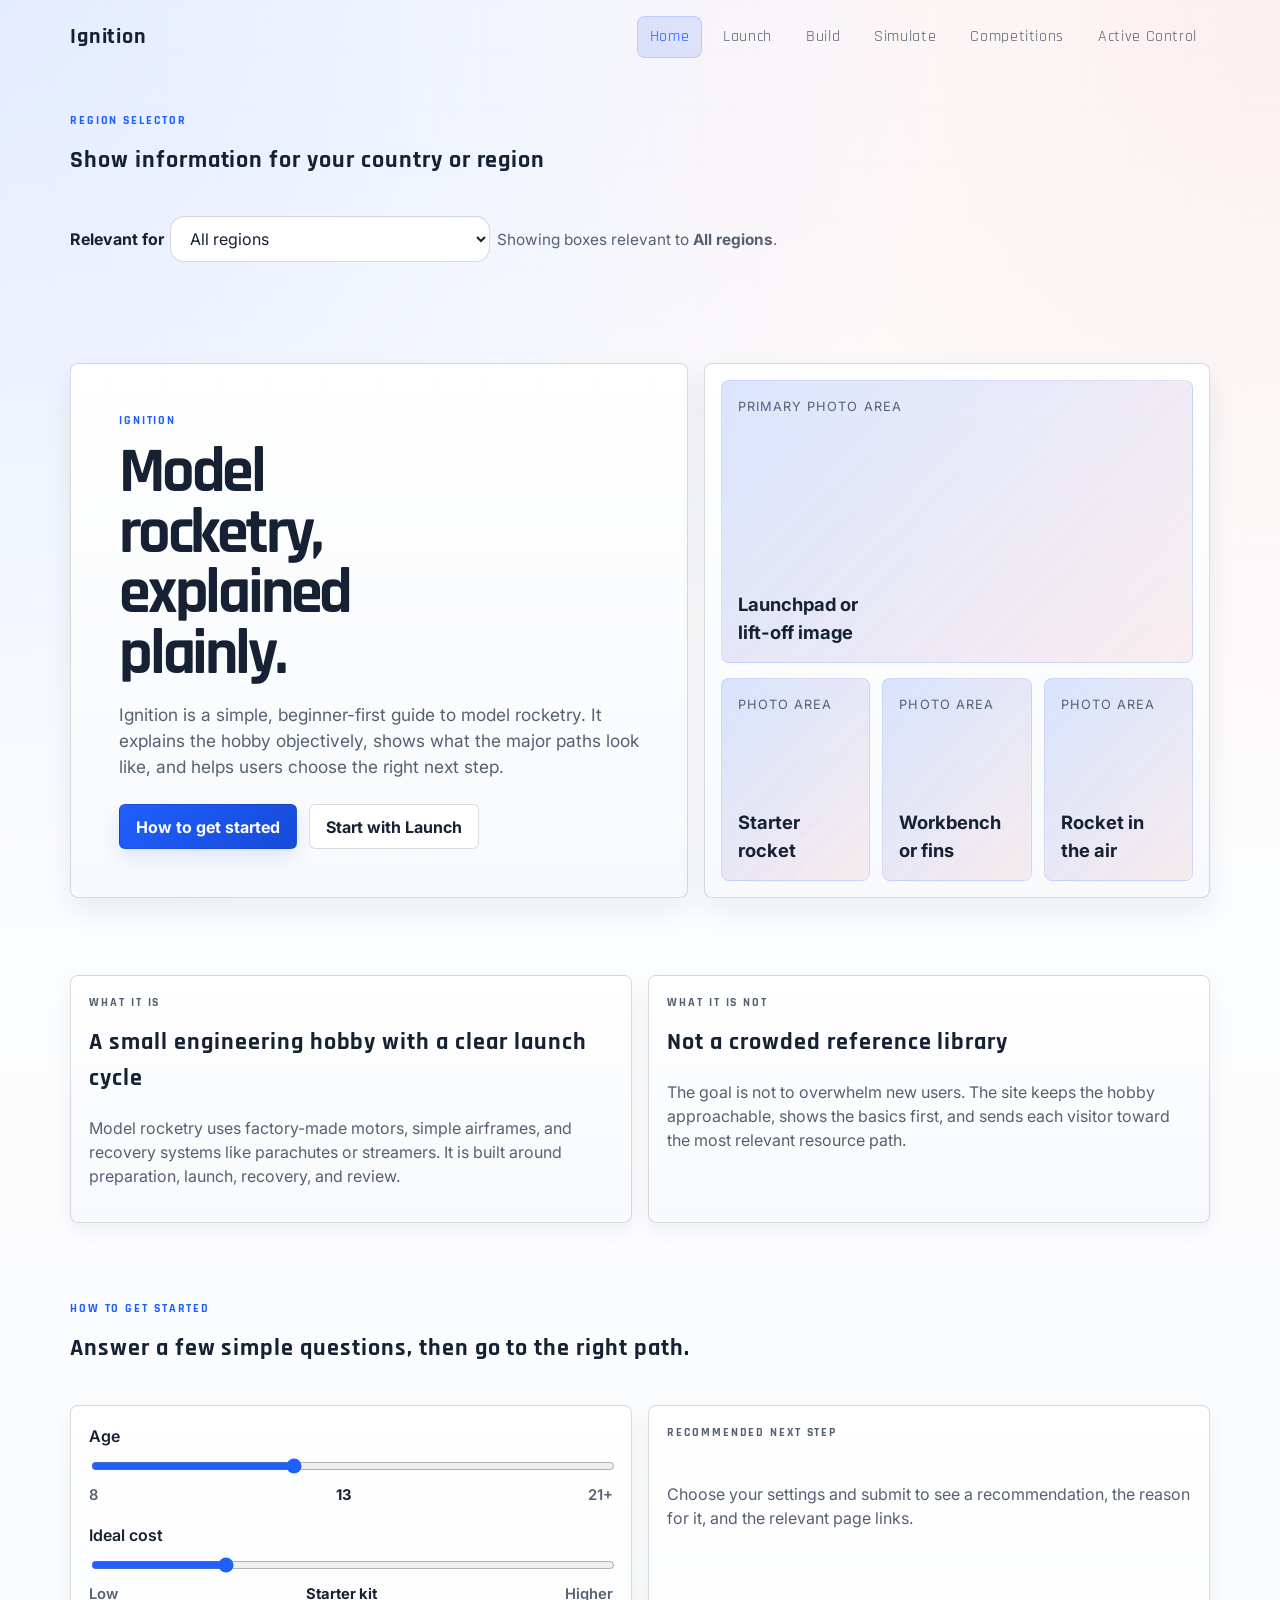
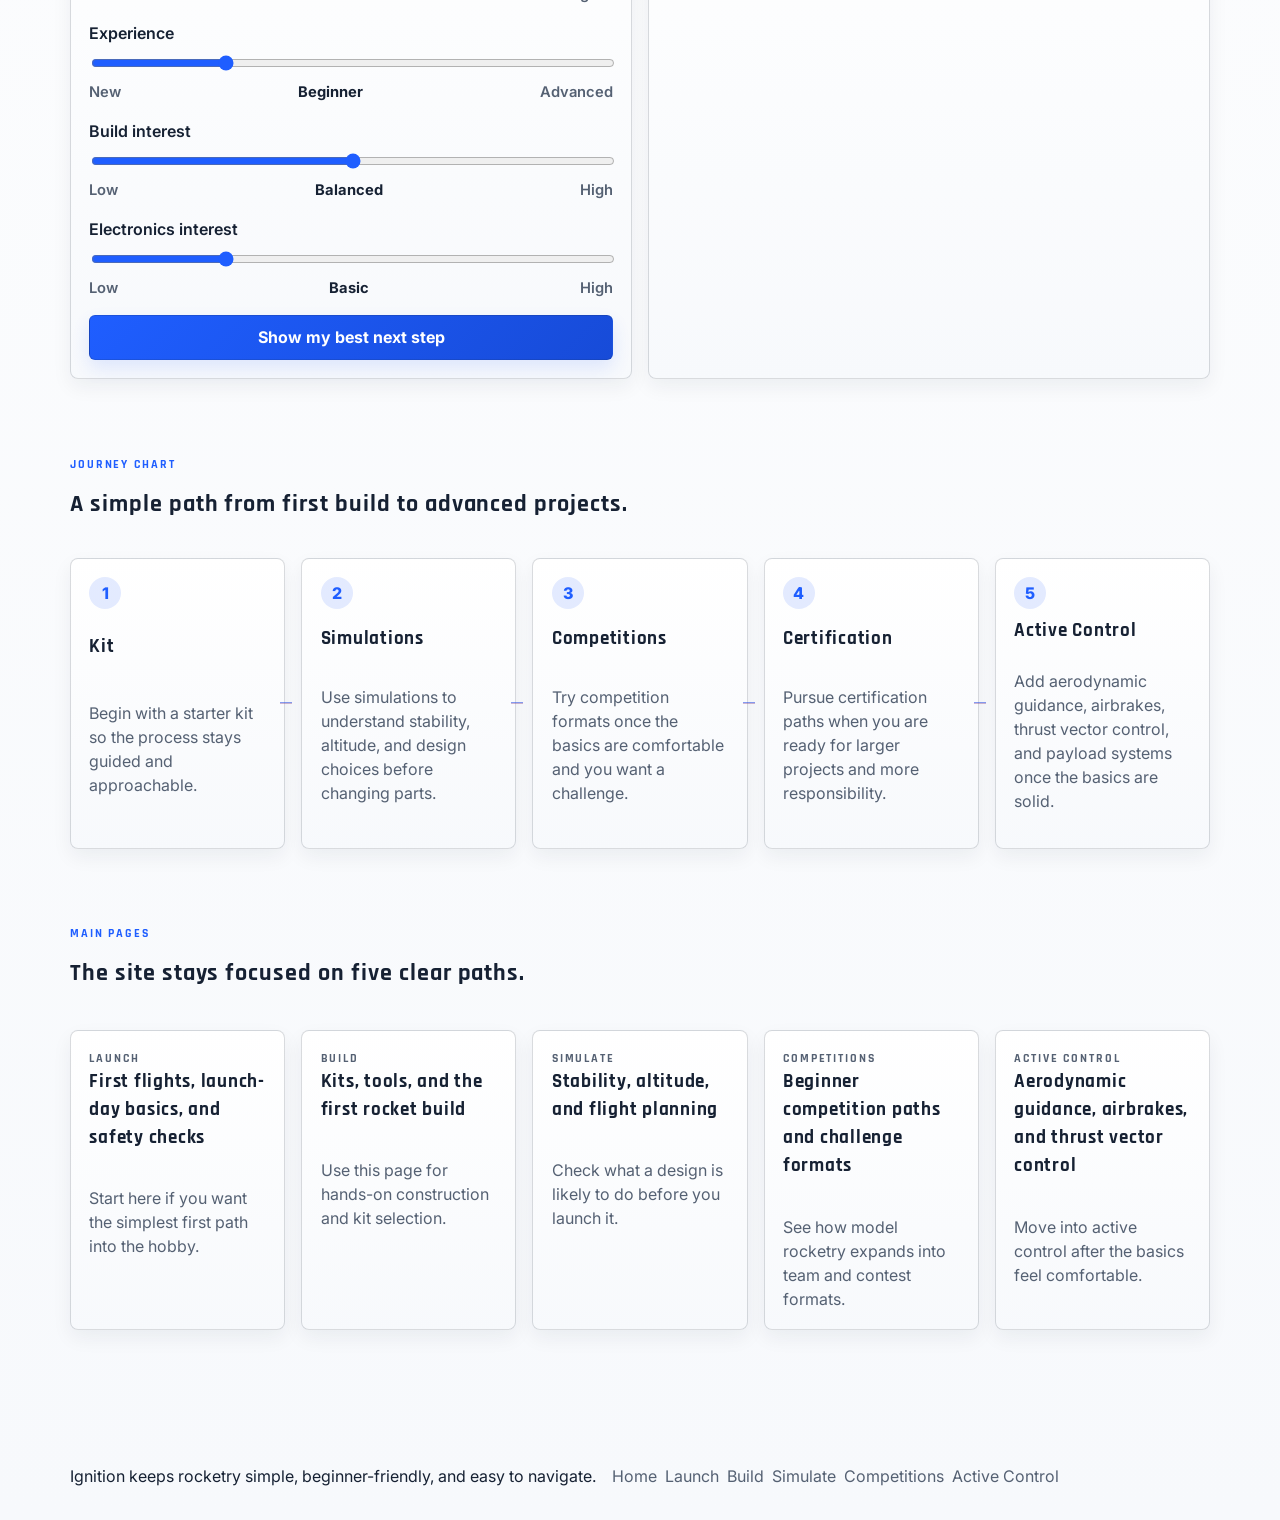
==== commit 41e0b7e7: "commit" ====
--- a/index.html
+++ b/index.html
@@ -8,6 +8,7 @@
       name="description"
       content="Ignition is a simple beginner guide to model rocketry with clear next steps for launch, build, simulation, competitions, and electronics."
     />
+    <link href="https://fonts.googleapis.com/css2?family=Inter:wght@300;400;600;700&family=Rajdhani:wght@300;400;600;700&display=swap" rel="stylesheet">
     <link rel="stylesheet" href="styles.css" />
   </head>
   <body data-page="home">
--- a/styles.css
+++ b/styles.css
@@ -10,9 +10,9 @@
   --blue: #1f5eff;
   --red: #d93b3b;
   --white: #ffffff;
-  --shadow: 0 18px 44px rgba(21, 32, 51, 0.08);
-  --shadow-strong: 0 22px 56px rgba(21, 32, 51, 0.12);
-  --radius: 22px;
+  --shadow: 0 8px 20px rgba(21, 32, 51, 0.06);
+  --shadow-strong: 0 12px 28px rgba(21, 32, 51, 0.08);
+  --radius: 8px;
   --container: min(1140px, calc(100vw - 2rem));
 }
 
@@ -26,7 +26,7 @@
 
 body {
   margin: 0;
-  font-family: "Segoe UI Variable Text", "Segoe UI", "Helvetica Neue", Arial, sans-serif;
+  font-family: 'Inter', "Segoe UI Variable Text", "Segoe UI", "Helvetica Neue", Arial, sans-serif;
   line-height: 1.5;
   color: var(--text);
   background:
@@ -80,13 +80,12 @@
 
 .site-header,
 .site-footer {
-  border-bottom: 1px solid var(--line);
-  background: rgba(255, 255, 255, 0.84);
-  backdrop-filter: blur(18px);
+  border-bottom: 1px solid var(--line-strong);
+  background: rgba(255, 255, 255, 0.96);
 }
 
 .site-footer {
-  border-top: 1px solid var(--line);
+  border-top: 1px solid var(--line-strong);
   border-bottom: 0;
 }
 
@@ -105,11 +104,17 @@
   color: var(--text);
 }
 
+/* Headings and UI use a geometric, slightly condensed face */
+h1, h2, h3, .brand, .nav-link, .eyebrow {
+  font-family: 'Rajdhani', 'Inter', Arial, sans-serif;
+  letter-spacing: 0.04em;
+}
+
 .nav-toggle {
   justify-self: end;
   width: 44px;
   height: 44px;
-  border-radius: 999px;
+  border-radius: 8px;
   border: 1px solid var(--line-strong);
   background: var(--surface-strong);
   color: var(--text);
@@ -124,7 +129,7 @@
   display: block;
   width: 16px;
   height: 2px;
-  border-radius: 999px;
+  border-radius: 2px;
   background: var(--text);
 }
 
@@ -145,7 +150,7 @@
   text-decoration: none;
   color: var(--muted);
   padding: 0.5rem 0.75rem;
-  border-radius: 999px;
+  border-radius: var(--radius);
   border: 1px solid transparent;
   background: transparent;
 }
@@ -178,12 +183,11 @@
 }
 
 .card {
-  background: var(--surface);
-  border: 1px solid var(--line);
+  background: linear-gradient(180deg, rgba(255,255,255,0.98), rgba(247,249,252,0.98));
+  border: 1px solid var(--line-strong);
   border-radius: var(--radius);
   padding: 1.15rem;
   box-shadow: var(--shadow);
-  backdrop-filter: blur(10px);
 }
 
 .card:hover {
@@ -208,11 +212,10 @@
 
 .hero-copy,
 .hero-media {
-  background: var(--surface);
-  border: 1px solid var(--line);
-  border-radius: 28px;
+  background: linear-gradient(180deg, rgba(255,255,255,0.98), rgba(247,249,252,0.98));
+  border: 1px solid var(--line-strong);
+  border-radius: var(--radius);
   box-shadow: var(--shadow-strong);
-  backdrop-filter: blur(10px);
 }
 
 .hero-copy {
@@ -246,23 +249,22 @@
   align-items: center;
   justify-content: center;
   min-height: 44px;
-  padding: 0.78rem 1.1rem;
-  border-radius: 999px;
+  padding: 0.6rem 1rem;
+  border-radius: 6px;
   text-decoration: none;
   font-weight: 700;
-  border: 1px solid transparent;
+  border: 1px solid var(--line-strong);
 }
 
 .button-primary {
   background: linear-gradient(135deg, var(--blue), #174bd8);
   color: var(--white);
-  box-shadow: 0 12px 24px rgba(31, 94, 255, 0.18);
+  box-shadow: 0 8px 18px rgba(31, 94, 255, 0.12);
 }
 
 .button-secondary {
   color: var(--text);
-  border-color: var(--line-strong);
-  background: rgba(255, 255, 255, 0.8);
+  background: rgba(255, 255, 255, 0.98);
 }
 
 .hero-media {
@@ -280,8 +282,8 @@
 .photo-slot {
   min-height: 180px;
   padding: 1rem;
-  border-radius: 22px;
-  border: 1px solid rgba(31, 94, 255, 0.16);
+  border-radius: var(--radius);
+  border: 1px solid rgba(31, 94, 255, 0.12);
   background:
     linear-gradient(135deg, rgba(31, 94, 255, 0.16), rgba(217, 59, 59, 0.08)),
     repeating-linear-gradient(135deg, rgba(255, 255, 255, 0.35), rgba(255, 255, 255, 0.35) 12px, rgba(255, 255, 255, 0.12) 12px, rgba(255, 255, 255, 0.12) 24px);
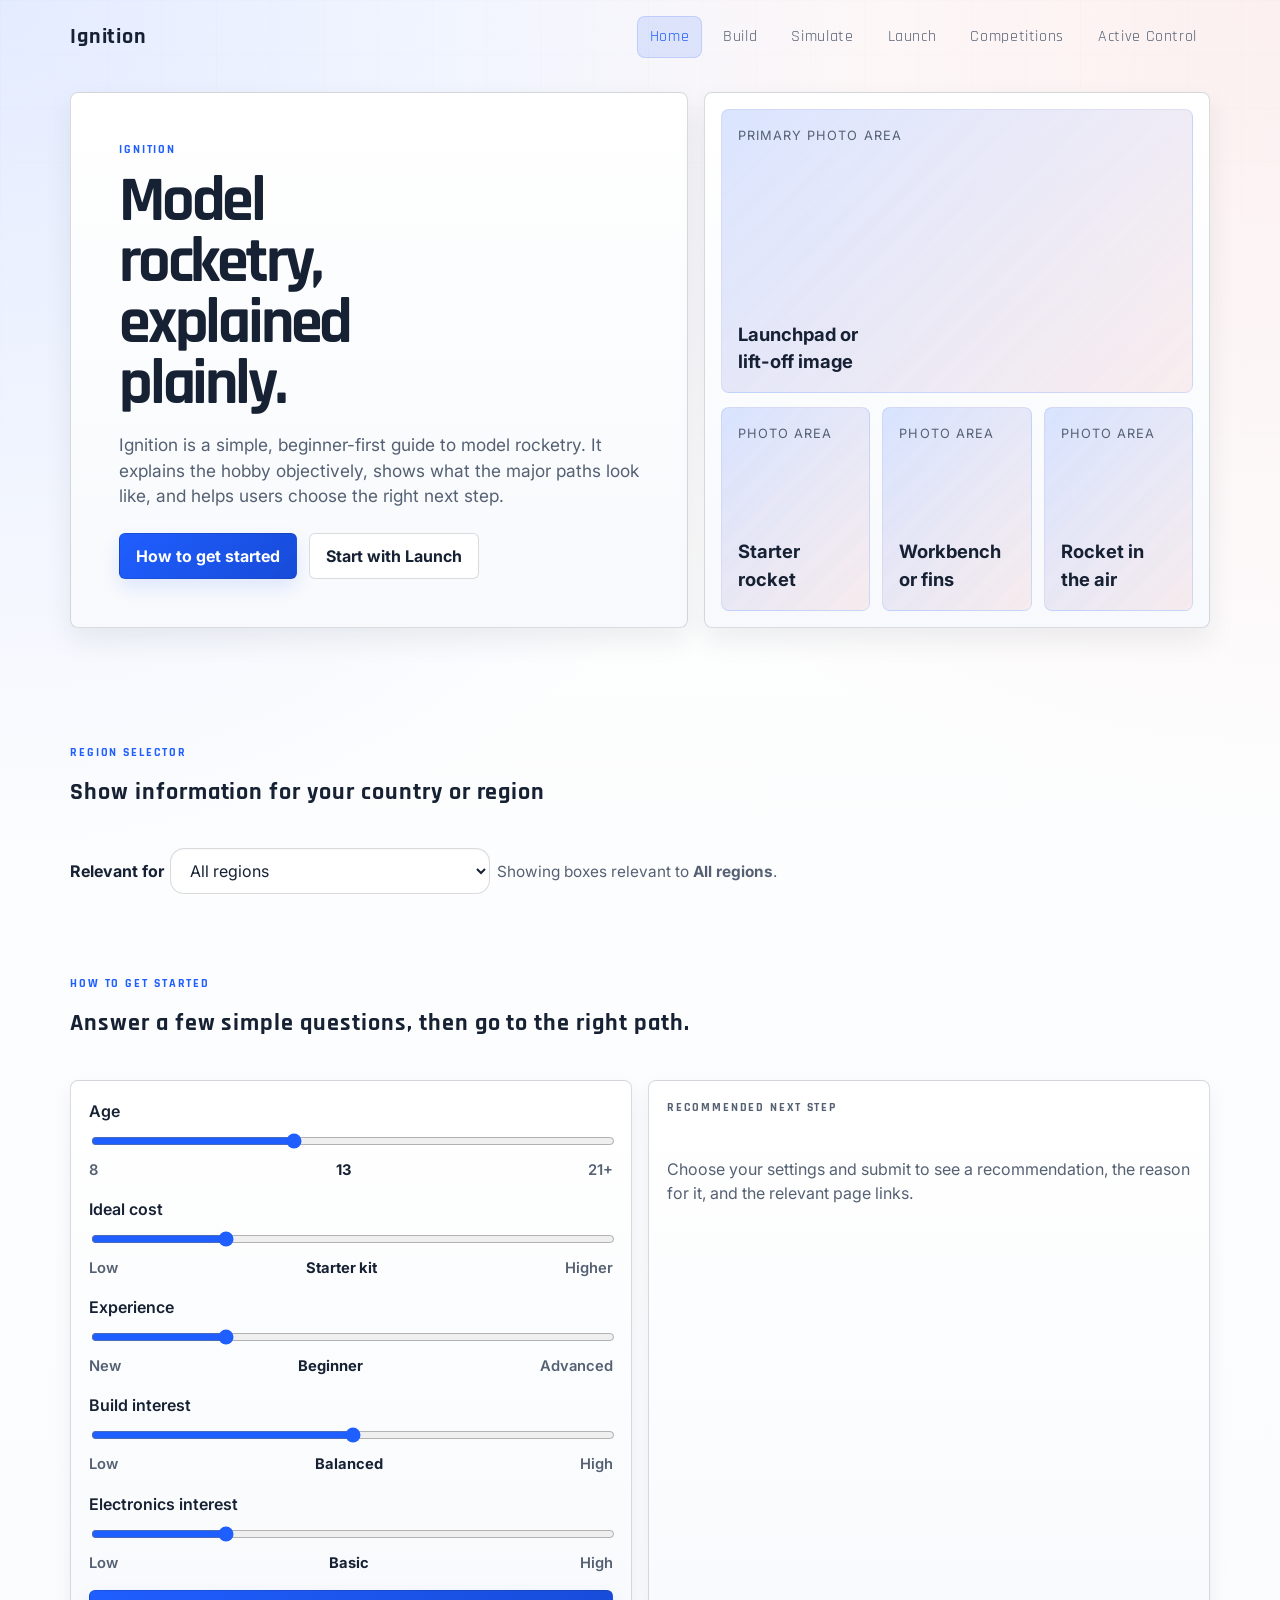
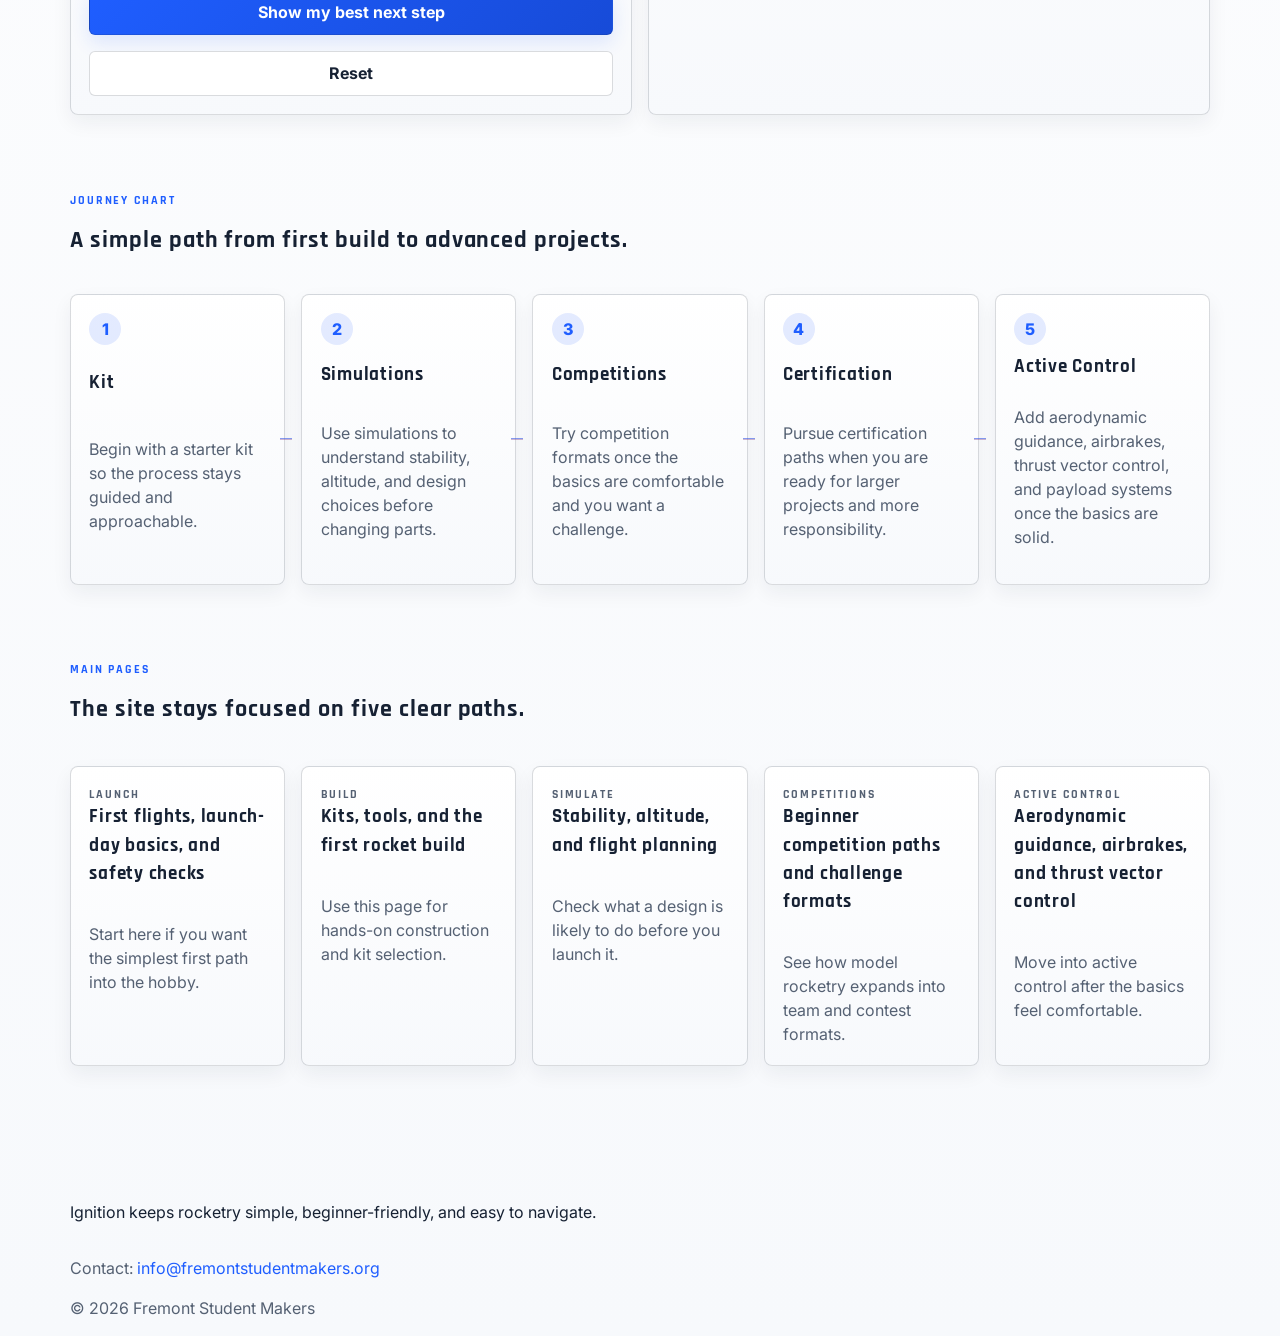
==== commit d732840e: "personal twist" ====
--- a/index.html
+++ b/index.html
@@ -41,22 +41,7 @@
         </div>
       </section>
 
-      <section class="section info-grid">
-        <article class="card">
-          <p class="eyebrow">What it is</p>
-          <h2>A small engineering hobby with a clear launch cycle</h2>
-          <p>
-            Model rocketry uses factory-made motors, simple airframes, and recovery systems like parachutes or streamers. It is built around preparation, launch, recovery, and review.
-          </p>
-        </article>
-        <article class="card">
-          <p class="eyebrow">What it is not</p>
-          <h2>Not a crowded reference library</h2>
-          <p>
-            The goal is not to overwhelm new users. The site keeps the hobby approachable, shows the basics first, and sends each visitor toward the most relevant resource path.
-          </p>
-        </article>
-      </section>
+    
 
       <section id="start" class="section start-section">
         <div class="section-heading">
@@ -117,6 +102,7 @@
             </label>
 
             <button type="submit" class="button-primary">Show my best next step</button>
+            <button type="button" id="starter-reset" class="button-secondary">Reset</button>
           </form>
 
           <aside class="card recommendation-card">
--- a/styles.css
+++ b/styles.css
@@ -195,6 +195,10 @@
   box-shadow: var(--shadow-strong);
 }
 
+.card-actions {
+  margin-top: 0.85rem;
+}
+
 .eyebrow {
   margin: 0 0 0.75rem;
   color: var(--blue);
@@ -208,6 +212,8 @@
   display: grid;
   gap: 1rem;
   align-items: stretch;
+  transform: translateY(-40px);
+
 }
 
 .hero-copy,
@@ -476,6 +482,8 @@
   margin: 0 auto;
   position: relative;
   z-index: 3;
+  background-color: #d93b3b;
+  background: linear-gradient(180deg, rgba(217, 59, 59, 0.16), rgba(255, 255, 255, 0.96));
 }
 
 .control-check-form {
@@ -619,22 +627,138 @@
 }
 
 .footer-grid {
-  align-items: center;
-}
-
-.footer-nav {
-  display: flex;
-  flex-wrap: wrap;
-  gap: 0.5rem;
-}
-
-.footer-nav a {
+  align-items: start;
+  grid-template-columns: 1fr;
+}
+
+.footer-contact p,
+.copyright {
+  margin: 0;
+  color: var(--muted);
+}
+
+.footer-contact a {
+  color: var(--blue);
   text-decoration: none;
-  color: var(--muted);
-}
-
-.footer-nav a:hover {
+}
+
+.footer-contact a:hover {
+  text-decoration: underline;
+}
+
+.supplier-groups {
+  display: grid;
+  gap: 1rem;
+}
+
+.supplier-scroll {
+  padding: 1rem;
+}
+
+.supplier-scroll .supplier-groups {
+  max-height: 72vh;
+  overflow: auto;
+  padding-right: 0.5rem;
+}
+
+.supplier-filters {
+  display: grid;
+  gap: 0.85rem;
+  margin-bottom: 1rem;
+}
+
+.supplier-search,
+.supplier-region {
+  display: grid;
+  gap: 0.4rem;
+  color: var(--text);
+  font-weight: 700;
+}
+
+.supplier-search input,
+.supplier-region select {
+  min-height: 46px;
+  padding: 0.65rem 0.9rem;
+  border-radius: 14px;
+  border: 1px solid var(--line-strong);
+  background: var(--surface-strong);
+  color: var(--text);
+  box-shadow: inset 0 1px 2px rgba(21, 32, 51, 0.04);
+}
+
+.supplier-meta {
+  margin: 0;
+  color: var(--muted);
+  font-size: 0.94rem;
+}
+
+.supplier-group {
+  display: grid;
+  gap: 1rem;
+}
+
+.supplier-grid {
+  display: grid;
+  grid-template-columns: repeat(auto-fit, minmax(230px, 1fr));
+  gap: 1rem;
+}
+
+.supplier-card {
+  display: grid;
+  grid-template-columns: 56px 1fr;
+  align-items: start;
+  gap: 0.9rem;
+}
+
+.supplier-card[hidden] {
+  display: none !important;
+}
+
+.supplier-logo {
+  width: 56px;
+  height: 56px;
+  border-radius: 14px;
+  border: 1px solid var(--line-strong);
+  background: var(--surface-strong);
+  display: grid;
+  place-items: center;
+  overflow: hidden;
+  text-decoration: none;
+}
+
+.supplier-logo img {
+  width: 100%;
+  height: 100%;
+  object-fit: contain;
+  padding: 0.4rem;
+}
+
+.supplier-logo-fallback {
   color: var(--blue);
+  font-weight: 800;
+}
+
+.supplier-body {
+  display: grid;
+  gap: 0.35rem;
+}
+
+.supplier-name {
+  color: var(--text);
+  text-decoration: none;
+  font-weight: 800;
+  font-size: 1.05rem;
+}
+
+.supplier-name:hover {
+  color: var(--blue);
+}
+
+.supplier-delivery {
+  margin: 0;
+  color: var(--blue);
+  font-size: 0.92rem;
+  font-weight: 700;
 }
 
 .card p,
@@ -681,6 +805,11 @@
     align-items: center;
   }
 
+  .footer-grid {
+    grid-template-columns: 1fr;
+    align-items: start;
+  }
+
   .nav-toggle {
     display: none;
   }
@@ -696,6 +825,15 @@
 
   .region-toolbar {
     grid-template-columns: auto minmax(240px, 320px) 1fr;
+  }
+
+  .supplier-filters {
+    grid-template-columns: minmax(0, 1fr) 260px auto;
+    align-items: end;
+  }
+
+  .supplier-scroll .supplier-groups {
+    max-height: 78vh;
   }
 
   .info-grid,
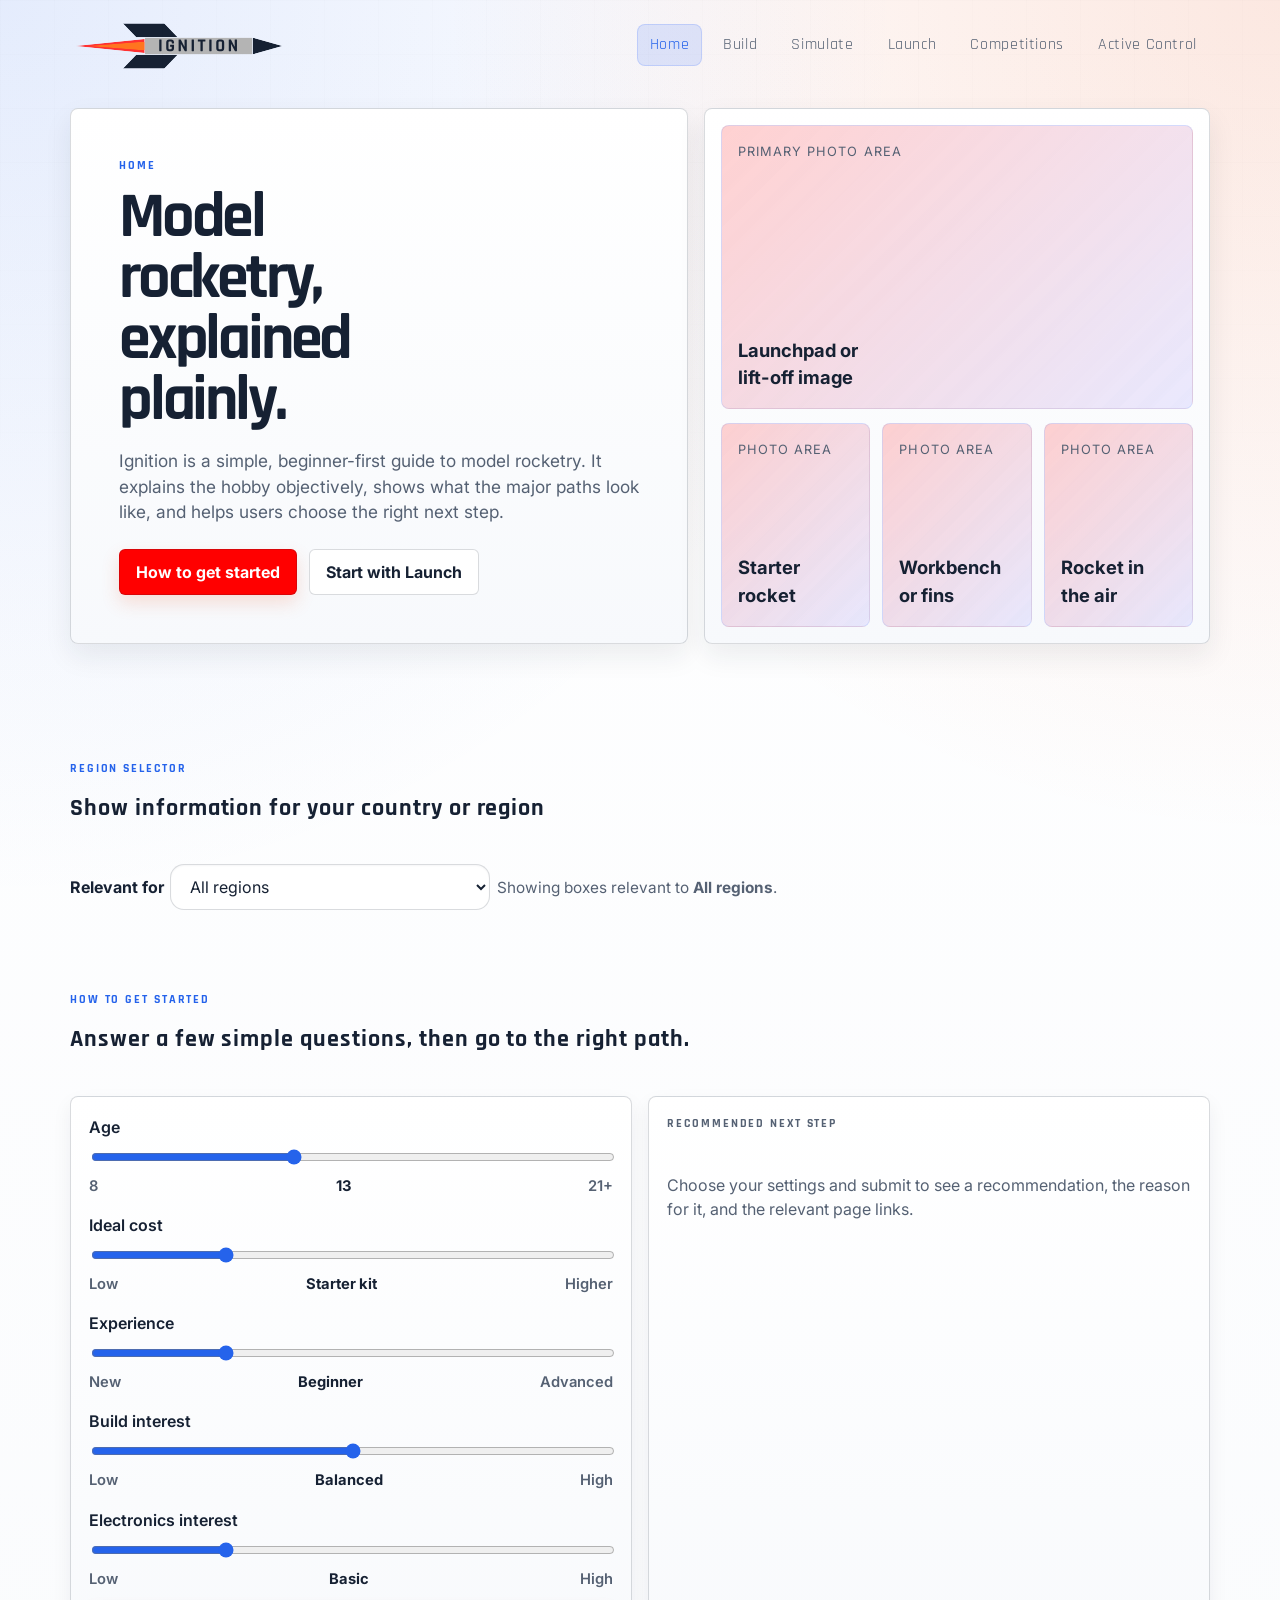
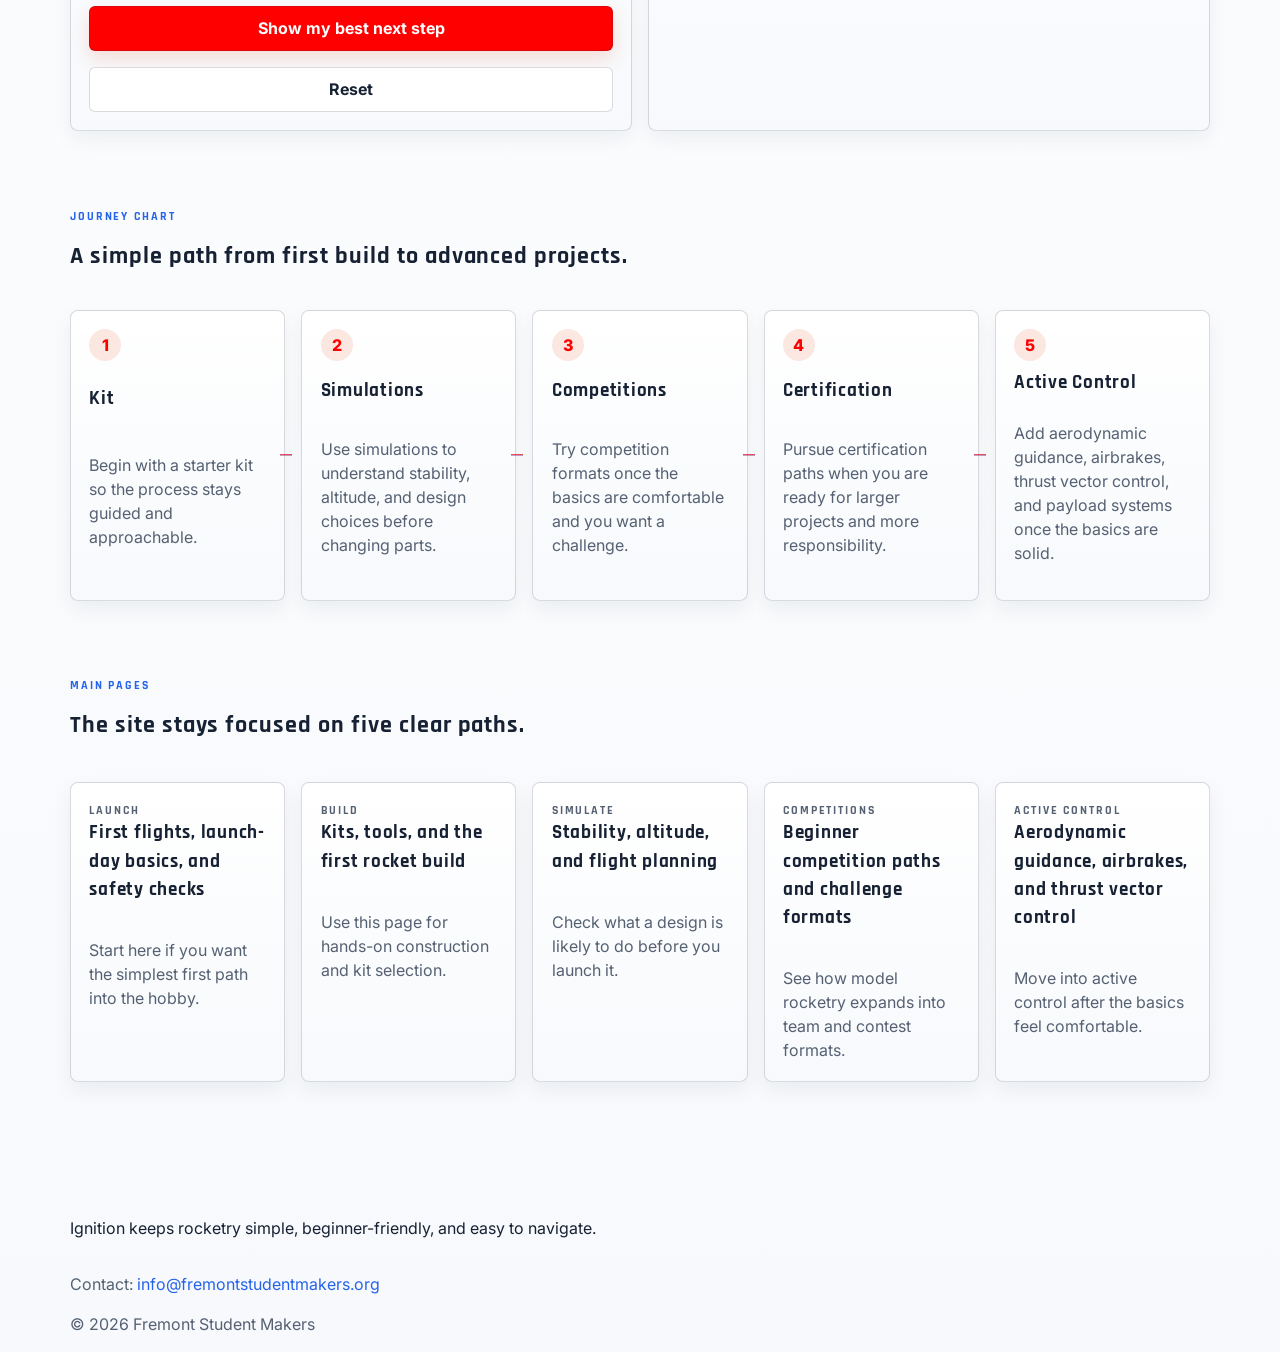
==== commit dbae4994: "Manuel Nav" ====
--- a/index.html
+++ b/index.html
@@ -3,11 +3,26 @@
   <head>
     <meta charset="UTF-8" />
     <meta name="viewport" content="width=device-width, initial-scale=1.0" />
-    <title>Ignition</title>
+    <title>Ignition | Beginner Model Rocketry Guide</title>
     <meta
       name="description"
-      content="Ignition is a simple beginner guide to model rocketry with clear next steps for launch, build, simulation, competitions, and electronics."
+      content="Ignition is a beginner model rocketry guide with clear next steps for launch, build, simulation, competitions, and electronics."
     />
+    <meta name="robots" content="index,follow" />
+    <meta property="og:site_name" content="Ignition" />
+    <meta property="og:type" content="website" />
+    <meta property="og:title" content="Ignition | Beginner Model Rocketry Guide" />
+    <meta
+      property="og:description"
+      content="Ignition is a beginner model rocketry guide with clear next steps for launch, build, simulation, competitions, and electronics."
+    />
+    <meta name="twitter:card" content="summary" />
+    <meta name="twitter:title" content="Ignition | Beginner Model Rocketry Guide" />
+    <meta
+      name="twitter:description"
+      content="Ignition is a beginner model rocketry guide with clear next steps for launch, build, simulation, competitions, and electronics."
+    />
+    <link rel="icon" href="favicon.ico" type="image/x-icon" />
     <link href="https://fonts.googleapis.com/css2?family=Inter:wght@300;400;600;700&family=Rajdhani:wght@300;400;600;700&display=swap" rel="stylesheet">
     <link rel="stylesheet" href="styles.css" />
   </head>
@@ -17,7 +32,7 @@
     <main>
       <section class="section hero-grid">
         <div class="hero-copy">
-          <p class="eyebrow">Ignition</p>
+          <p class="eyebrow">Home</p>
           <h1>Model rocketry, explained plainly.</h1>
           <p class="lede">
             Ignition is a simple, beginner-first guide to model rocketry. It explains the hobby objectively, shows what the major paths look like, and helps users choose the right next step.
--- a/styles.css
+++ b/styles.css
@@ -7,8 +7,8 @@
   --line-strong: rgba(19, 32, 54, 0.16);
   --text: #162133;
   --muted: #556173;
-  --blue: #1f5eff;
-  --red: #d93b3b;
+  --blue: #2563eb;
+  --red: #ff0000;
   --white: #ffffff;
   --shadow: 0 8px 20px rgba(21, 32, 51, 0.06);
   --shadow-strong: 0 12px 28px rgba(21, 32, 51, 0.08);
@@ -30,8 +30,8 @@
   line-height: 1.5;
   color: var(--text);
   background:
-    radial-gradient(circle at top left, rgba(31, 94, 255, 0.12), transparent 28%),
-    radial-gradient(circle at top right, rgba(217, 59, 59, 0.08), transparent 26%),
+    radial-gradient(circle at top left, rgba(37, 99, 235, 0.12), transparent 28%),
+    radial-gradient(circle at top right, rgba(232, 91, 42, 0.14), transparent 26%),
     linear-gradient(180deg, #ffffff 0%, var(--bg) 100%);
 }
 
@@ -89,7 +89,14 @@
   border-bottom: 0;
 }
 
-.header-grid,
+.header-grid{
+  display: grid;
+  gap: 1rem;
+  padding: 1rem 0;
+  align-content: center;
+  height: 10vh;
+}
+
 .footer-grid {
   display: grid;
   gap: 1rem;
@@ -98,8 +105,8 @@
 
 .brand {
   font-weight: 800;
-  text-decoration: none;
-  font-size: 1.35rem;
+  text-decoration: bold;
+  font-size: 1.55rem;
   letter-spacing: -0.03em;
   color: var(--text);
 }
@@ -111,24 +118,26 @@
 }
 
 .nav-toggle {
-  justify-self: end;
-  width: 44px;
-  height: 44px;
+  justify-self: flex-end;
+  width: 38px;
+  height: 38px;
   border-radius: 8px;
   border: 1px solid var(--line-strong);
   background: var(--surface-strong);
   color: var(--text);
   box-shadow: 0 8px 18px rgba(21, 32, 51, 0.06);
   display: grid;
+  grid-template-rows: 5px 5px 5px;
   place-items: center;
   gap: 3px;
   cursor: pointer;
+  padding-top: 8px;
 }
 
 .nav-toggle span:not(.sr-only) {
   display: block;
   width: 16px;
-  height: 2px;
+  height: 3px;
   border-radius: 2px;
   background: var(--text);
 }
@@ -263,14 +272,24 @@
 }
 
 .button-primary {
-  background: linear-gradient(135deg, var(--blue), #174bd8);
+  background: linear-gradient(135deg, #ff0000, var(--red));
   color: var(--white);
-  box-shadow: 0 8px 18px rgba(31, 94, 255, 0.12);
+  box-shadow: 0 8px 18px rgba(232, 91, 42, 0.18);
 }
 
 .button-secondary {
   color: var(--text);
   background: rgba(255, 255, 255, 0.98);
+}
+
+.button-logo {
+  background: transparent;
+  border: none;
+  padding: 0;
+  align-self: start;
+  justify-self: start;
+  height: max-content;
+  padding-top: 8px;
 }
 
 .hero-media {
@@ -289,9 +308,9 @@
   min-height: 180px;
   padding: 1rem;
   border-radius: var(--radius);
-  border: 1px solid rgba(31, 94, 255, 0.12);
+  border: 1px solid rgba(37, 99, 235, 0.12);
   background:
-    linear-gradient(135deg, rgba(31, 94, 255, 0.16), rgba(217, 59, 59, 0.08)),
+    linear-gradient(135deg, rgba(255, 0, 0, 0.18), rgba(17, 0, 255, 0.08)),
     repeating-linear-gradient(135deg, rgba(255, 255, 255, 0.35), rgba(255, 255, 255, 0.35) 12px, rgba(255, 255, 255, 0.12) 12px, rgba(255, 255, 255, 0.12) 24px);
   display: flex;
   flex-direction: column;
@@ -451,8 +470,8 @@
   display: grid;
   place-items: center;
   border-radius: 999px;
-  background: rgba(31, 94, 255, 0.12);
-  color: var(--blue);
+  background: rgba(232, 91, 42, 0.14);
+  color: var(--red);
   font-weight: 800;
 }
 
@@ -467,7 +486,7 @@
   bottom: -0.65rem;
   width: 2px;
   height: 0.65rem;
-  background: linear-gradient(180deg, rgba(31, 94, 255, 0.7), rgba(217, 59, 59, 0.3));
+  background: linear-gradient(180deg, rgba(255, 0, 0, 0.85), rgba(37, 99, 235, 0.35));
 }
 
 .control-gate {
@@ -482,8 +501,8 @@
   margin: 0 auto;
   position: relative;
   z-index: 3;
-  background-color: #d93b3b;
-  background: linear-gradient(180deg, rgba(217, 59, 59, 0.16), rgba(255, 255, 255, 0.96));
+  background-color: #ff0000;
+  background: linear-gradient(180deg, rgba(232, 91, 42, 0.18), rgba(255, 255, 255, 0.96));
 }
 
 .control-check-form {
@@ -527,8 +546,8 @@
 }
 
 .control-warning--danger {
-  background: linear-gradient(180deg, rgba(217, 59, 59, 0.16), rgba(255, 255, 255, 0.96));
-  border-color: rgba(217, 59, 59, 0.42);
+  background: linear-gradient(180deg, rgba(232, 91, 42, 0.16), rgba(255, 255, 255, 0.96));
+  border-color: rgba(232, 91, 42, 0.42);
 }
 
 .control-warning--approved {
@@ -579,7 +598,7 @@
 
 body[data-page="electronics"] .control-gate-card {
   box-shadow: 0 22px 56px rgba(21, 32, 51, 0.14);
-  border: 1px solid rgba(31, 94, 255, 0.14);
+  border: 1px solid rgba(37, 99, 235, 0.14);
   backdrop-filter: blur(14px);
 }
 
@@ -589,7 +608,7 @@
   inset: -1px;
   border-radius: 26px;
   pointer-events: none;
-  background: linear-gradient(135deg, rgba(31, 94, 255, 0.12), rgba(217, 59, 59, 0.06));
+  background: linear-gradient(135deg, rgba(37, 99, 235, 0.12), rgba(232, 91, 42, 0.08));
   z-index: -1;
 }
 
@@ -756,7 +775,7 @@
 
 .supplier-delivery {
   margin: 0;
-  color: var(--blue);
+  color: var(--red);
   font-size: 0.92rem;
   font-weight: 700;
 }
@@ -770,7 +789,7 @@
 button:focus-visible,
 a:focus-visible,
 input:focus-visible {
-  outline: 3px solid rgba(31, 94, 255, 0.24);
+  outline: 3px solid rgba(37, 99, 235, 0.24);
   outline-offset: 2px;
 }
 
@@ -874,6 +893,50 @@
   }
 }
 
+/* Mobile: slide-in right-side navigation and fixed hamburger */
+@media (max-width: 899px) {
+  .nav-toggle {
+    position: fixed;
+    top: 1rem;
+    right: 1rem;
+    z-index: 1400;
+    box-shadow: 0 10px 30px rgba(21,32,51,0.12);
+  }
+
+  .main-nav {
+    display: flex !important;
+    flex-direction: column;
+    align-items: start;
+    position: fixed;
+    top: 0;
+    right: 0;
+    height: 100vh;
+    width: min(360px, 86vw);
+    padding: 3.5rem 1.25rem 1.25rem;
+    gap: 1rem;
+    background: var(--surface-strong);
+    border-left: 1px solid var(--line-strong);
+    box-shadow: -12px 0 40px rgba(21,32,51,0.12);
+    transform: translateX(100%);
+    transition: transform 260ms cubic-bezier(.2,.9,.2,1);
+    z-index: 1300;
+  }
+
+  .main-nav.is-open {
+    transform: translateX(0);
+  }
+
+  .main-nav a.nav-link {
+    width: 100%;
+    padding: 0.9rem 0.85rem;
+    border-radius: 10px;
+    justify-content: flex-start;
+  }
+
+  /* Ensure the nav content is scrollable if long */
+  .main-nav { overflow-y: auto; -webkit-overflow-scrolling: touch; }
+}
+
 @media (max-width: 699px) {
   .photo-grid {
     grid-template-columns: 1fr;
@@ -882,4 +945,62 @@
   .photo-slot-large {
     min-height: 220px;
   }
-}
+
+  /* Mobile hero image carousel styles */
+  .photo-grid.photo-carousel {
+    display: flex;
+    gap: 0.75rem;
+    overflow-x: auto;
+    scroll-snap-type: x mandatory;
+    -webkit-overflow-scrolling: touch;
+    padding-bottom: 0.5rem;
+  }
+
+  .photo-grid.photo-carousel .photo-slot {
+    flex: 0 0 86%;
+    min-width: 86%;
+    scroll-snap-align: center;
+  }
+
+  .photo-carousel-controls {
+    display: flex;
+    align-items: center;
+    justify-content: center;
+    gap: 0.6rem;
+    padding: 0.6rem 0 0;
+  }
+
+  .photo-carousel-controls .carousel-prev,
+  .photo-carousel-controls .carousel-next {
+    background: var(--surface-strong);
+    border: 1px solid var(--line-strong);
+    padding: 0.45rem 0.7rem;
+    border-radius: 8px;
+    cursor: pointer;
+    font-weight: 700;
+  }
+
+  .photo-carousel-controls .carousel-dots {
+    display: flex;
+    gap: 0.45rem;
+    align-items: center;
+  }
+
+  .carousel-dot {
+    width: 10px;
+    height: 10px;
+    border-radius: 999px;
+    background: rgba(19,32,54,0.12);
+    border: 0;
+    padding: 0;
+  }
+
+  .carousel-dot.is-active {
+    background: var(--red);
+  }
+}
+.logo{
+  width: 220px;
+  max-height: 50px;
+  object-fit: cover;
+}
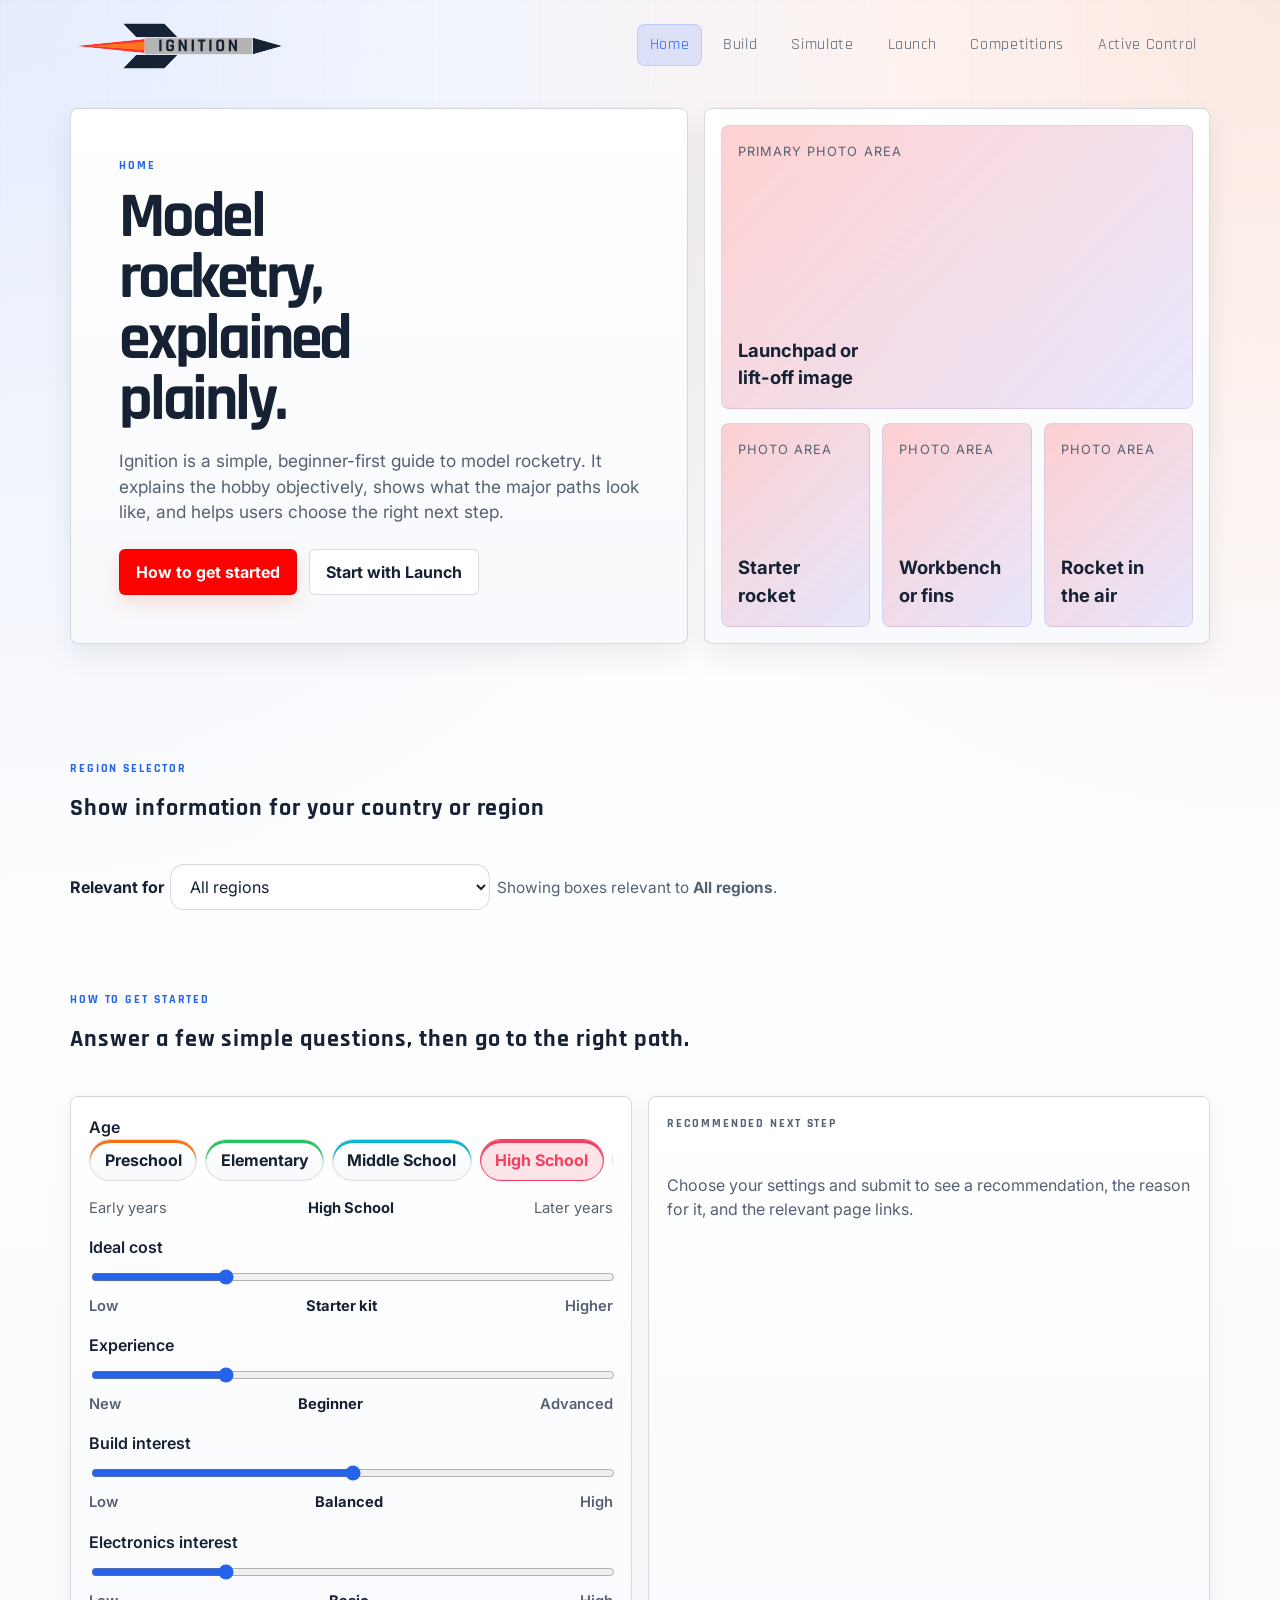
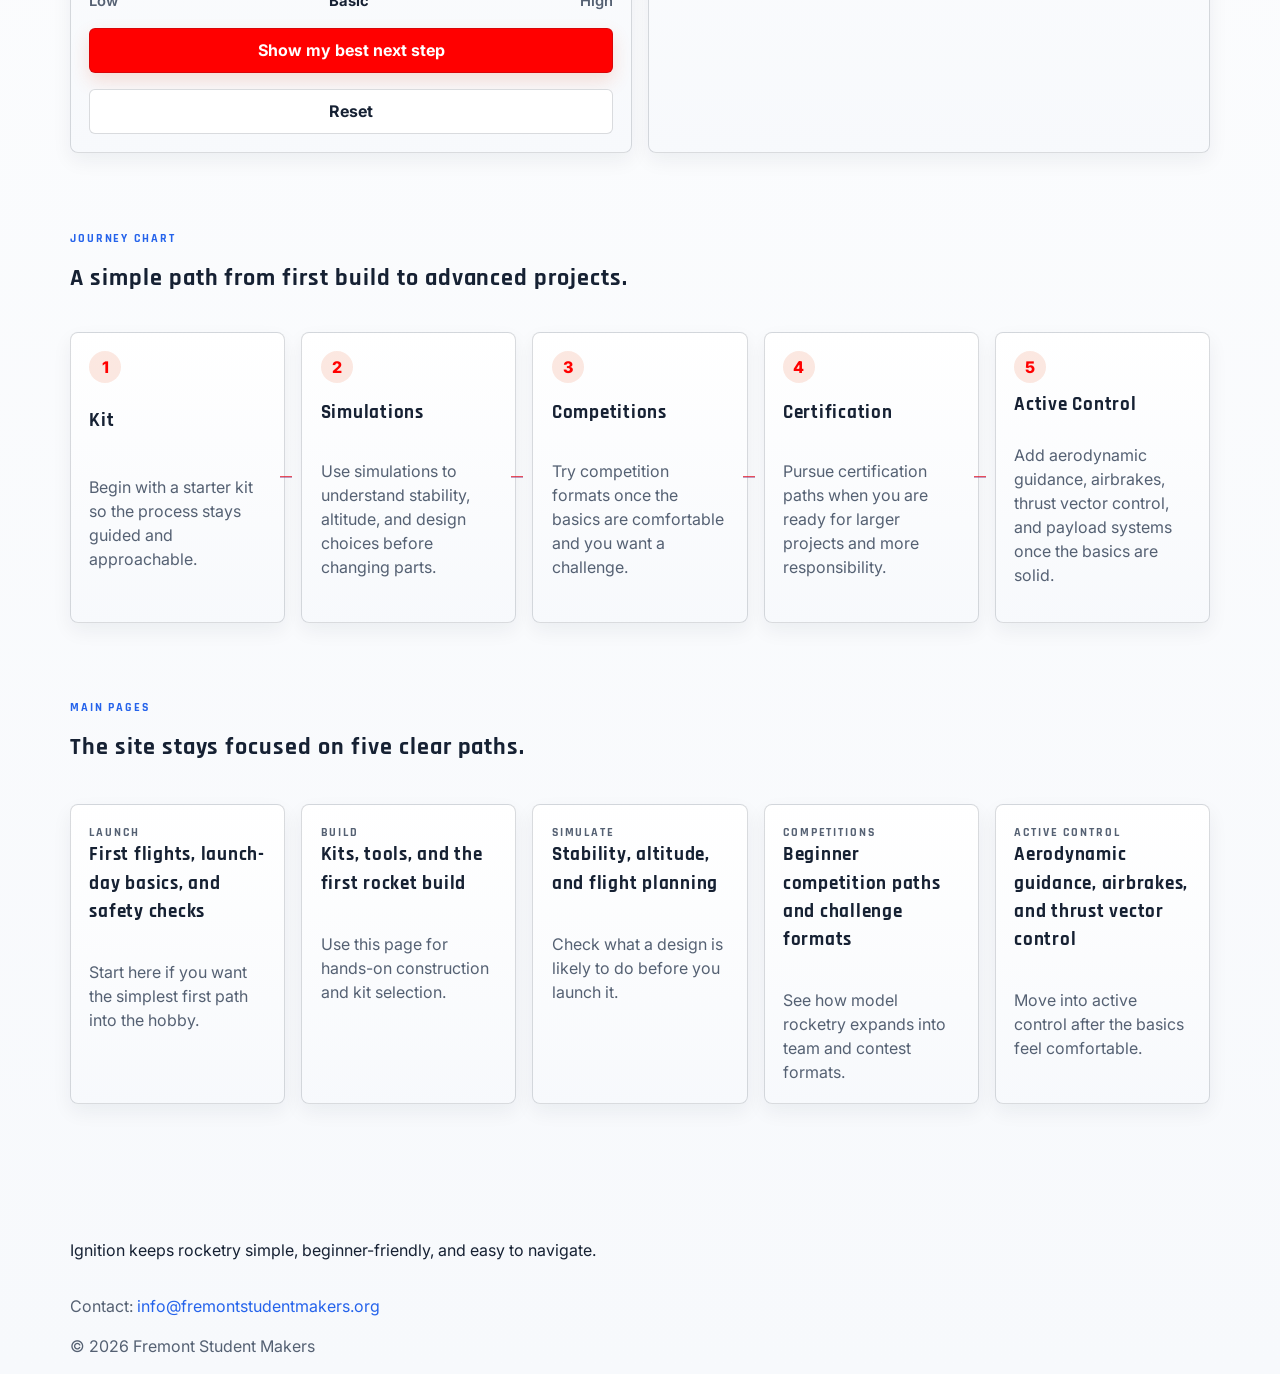
==== commit 9f4d2cf2: "Fixing the ages" ====
--- a/index.html
+++ b/index.html
@@ -66,15 +66,52 @@
 
         <div class="starter-layout">
           <form id="starter-form" class="card slider-card">
-            <label>
-              Age
-              <input type="range" name="age" min="8" max="21" value="13" />
-              <div class="slider-row">
-                <span>8</span>
-                <output data-output="age">13</output>
-                <span>21+</span>
-              </div>
-            </label>
+            <fieldset class="age-fieldset">
+              <legend>Age</legend>
+              <div class="age-options" role="radiogroup" aria-label="Age range">
+                <label class="age-option age-option--preschool" style="--age-accent: #f97316;">
+                  <input type="radio" name="age" value="preschool" data-age-label="Preschool" />
+                  <span>Preschool</span>
+                </label>
+                <label class="age-option age-option--elementary" style="--age-accent: #22c55e;">
+                  <input type="radio" name="age" value="elementary" data-age-label="Elementary" />
+                  <span>Elementary</span>
+                </label>
+                <label class="age-option age-option--middle" style="--age-accent: #06b6d4;">
+                  <input type="radio" name="age" value="middle-school" data-age-label="Middle School" />
+                  <span>Middle School</span>
+                </label>
+                <label class="age-option age-option--high" style="--age-accent: #f43f5e;">
+                  <input type="radio" name="age" value="high-school" data-age-label="High School" checked />
+                  <span>High School</span>
+                </label>
+                <label class="age-option age-option--college" style="--age-accent: #8b5cf6;">
+                  <input type="radio" name="age" value="college" data-age-label="College" />
+                  <span>College</span>
+                </label>
+                <label class="age-option age-option--young-adult" style="--age-accent: #0ea5e9;">
+                  <input type="radio" name="age" value="young-adult" data-age-label="Young Adult" />
+                  <span>Young Adult</span>
+                </label>
+                <label class="age-option age-option--adult" style="--age-accent: #14b8a6;">
+                  <input type="radio" name="age" value="adult" data-age-label="Adult" />
+                  <span>Adult</span>
+                </label>
+                <label class="age-option age-option--midlife" style="--age-accent: #d97706;">
+                  <input type="radio" name="age" value="midlife" data-age-label="Midlife" />
+                  <span>Midlife</span>
+                </label>
+                <label class="age-option age-option--senior" style="--age-accent: #64748b;">
+                  <input type="radio" name="age" value="senior" data-age-label="Senior" />
+                  <span>Senior</span>
+                </label>
+              </div>
+              <div class="slider-row">
+                <span>Early years</span>
+                <output data-output="age">High School</output>
+                <span>Later years</span>
+              </div>
+            </fieldset>
 
             <label>
               Ideal cost
@@ -126,7 +163,7 @@
             <div id="starter-results" hidden>
               <h3 id="starter-result"></h3>
               <p id="starter-note" class="muted"></p>
-              <ul id="starter-options" class="starter-options"></ul>
+              <ol id="starter-options" class="starter-options"></ol>
             </div>
           </aside>
         </div>
--- a/styles.css
+++ b/styles.css
@@ -362,6 +362,76 @@
   gap: 1rem;
 }
 
+.age-fieldset {
+  border: 0;
+  padding: 0;
+  margin: 0;
+  display: grid;
+  gap: 0.75rem;
+}
+
+.age-fieldset legend {
+  padding: 0;
+  font-weight: 600;
+  color: var(--text);
+}
+
+.age-options {
+  display: flex;
+  gap: 0.5rem;
+  align-items: stretch;
+  overflow-x: auto;
+  padding-bottom: 0.25rem;
+}
+
+.age-option {
+  position: relative;
+  display: inline-flex;
+  flex: 0 0 auto;
+  align-items: center;
+  justify-content: center;
+  min-width: 3.25rem;
+  padding: 0;
+  border-radius: 999px;
+  border: 1px solid rgba(22, 33, 51, 0.14);
+  background: linear-gradient(180deg, rgba(255, 255, 255, 0.98), rgba(247, 249, 252, 0.98));
+  color: var(--text);
+  cursor: pointer;
+  overflow: hidden;
+  box-shadow: inset 0 3px 0 var(--age-accent, var(--blue));
+}
+
+.age-option input {
+  position: absolute;
+  inset: 0;
+  opacity: 0;
+  margin: 0;
+  cursor: pointer;
+}
+
+.age-option span {
+  display: inline-flex;
+  align-items: center;
+  justify-content: center;
+  min-height: 2.5rem;
+  padding: 0 0.9rem;
+  font-weight: 700;
+}
+
+.age-option:has(input:checked) {
+  border-color: var(--age-accent, var(--blue));
+  background: color-mix(in srgb, var(--age-accent, var(--blue)) 14%, white);
+  color: var(--age-accent, var(--blue));
+  box-shadow:
+    inset 0 3px 0 var(--age-accent, var(--blue)),
+    0 0 0 1px color-mix(in srgb, var(--age-accent, var(--blue)) 20%, white) inset;
+}
+
+.age-option:hover {
+  border-color: var(--age-accent, var(--blue));
+  color: var(--age-accent, var(--blue));
+}
+
 .slider-card label {
   display: grid;
   gap: 0.5rem;
@@ -428,8 +498,8 @@
 }
 
 .starter-options {
-  list-style: none;
-  padding: 0;
+  list-style: decimal;
+  padding: 0 0 0 1.2rem;
   margin: 0;
   display: grid;
   gap: 0.85rem;
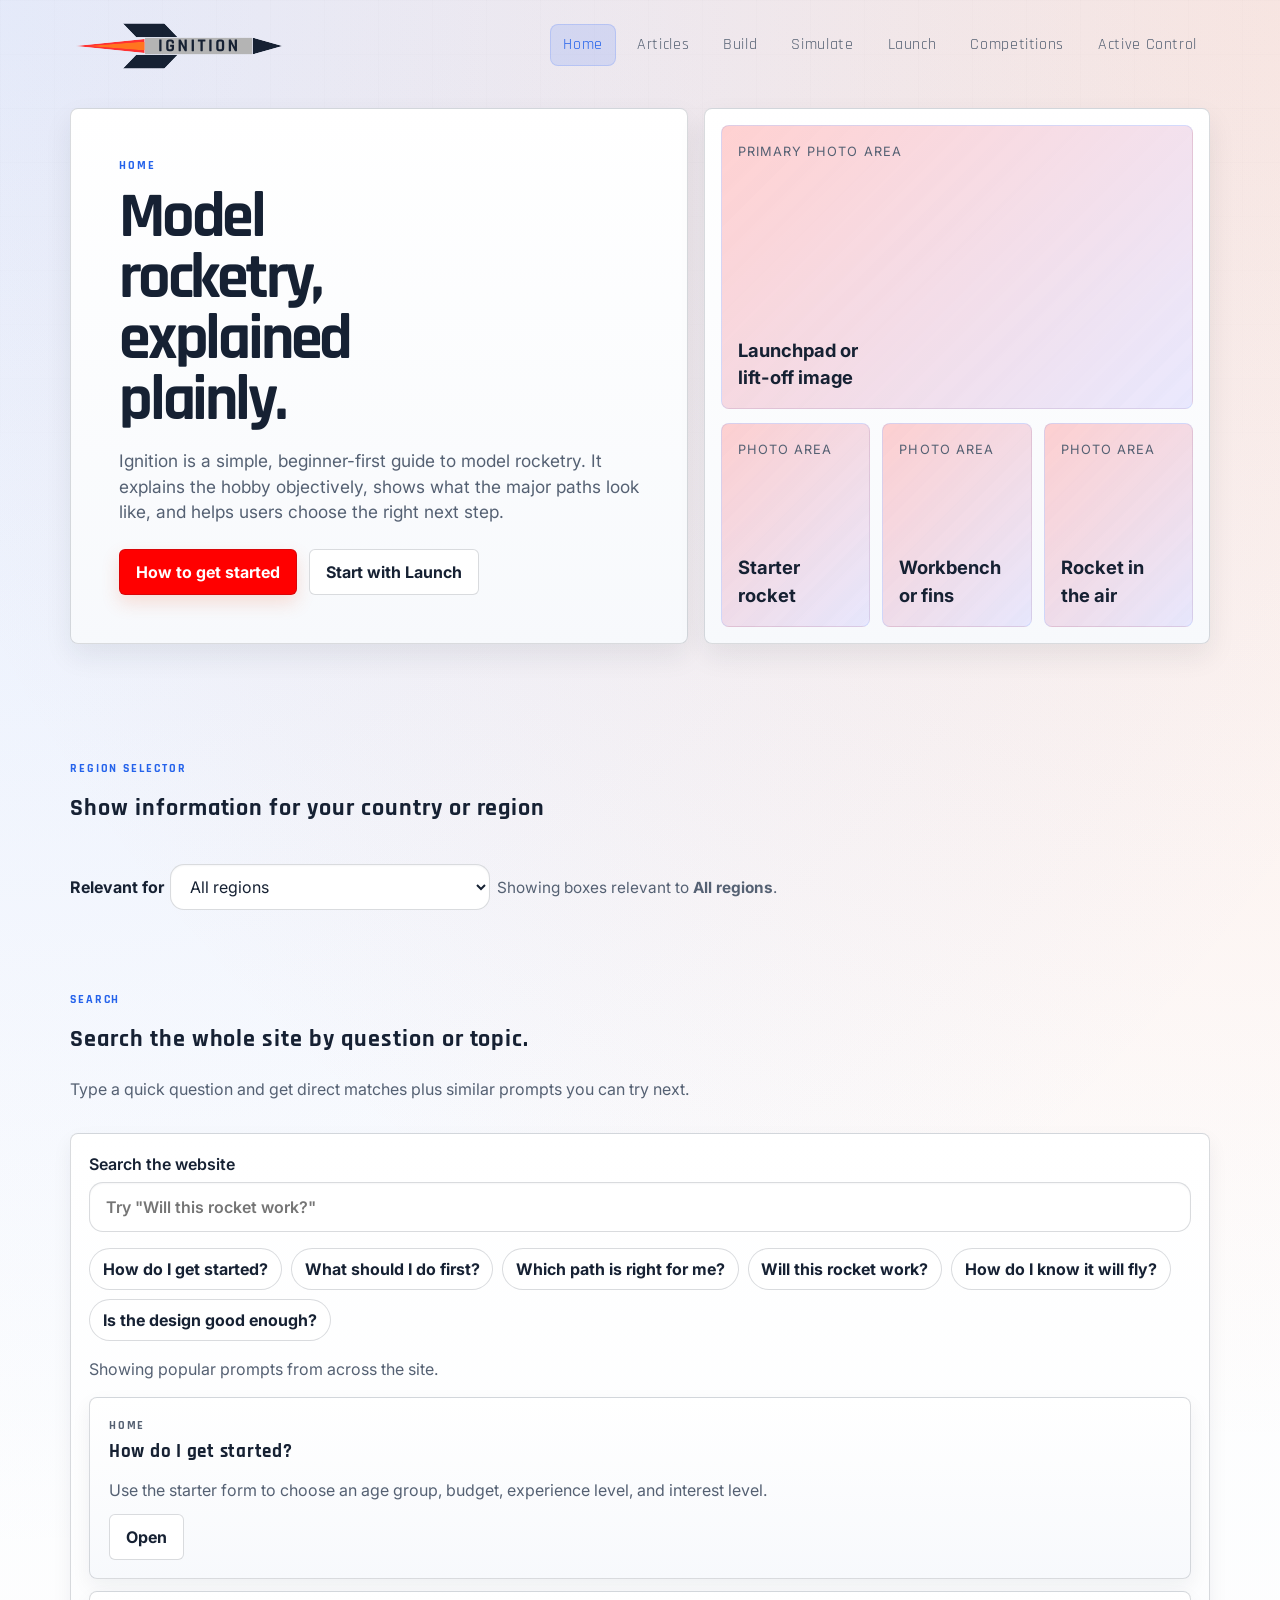
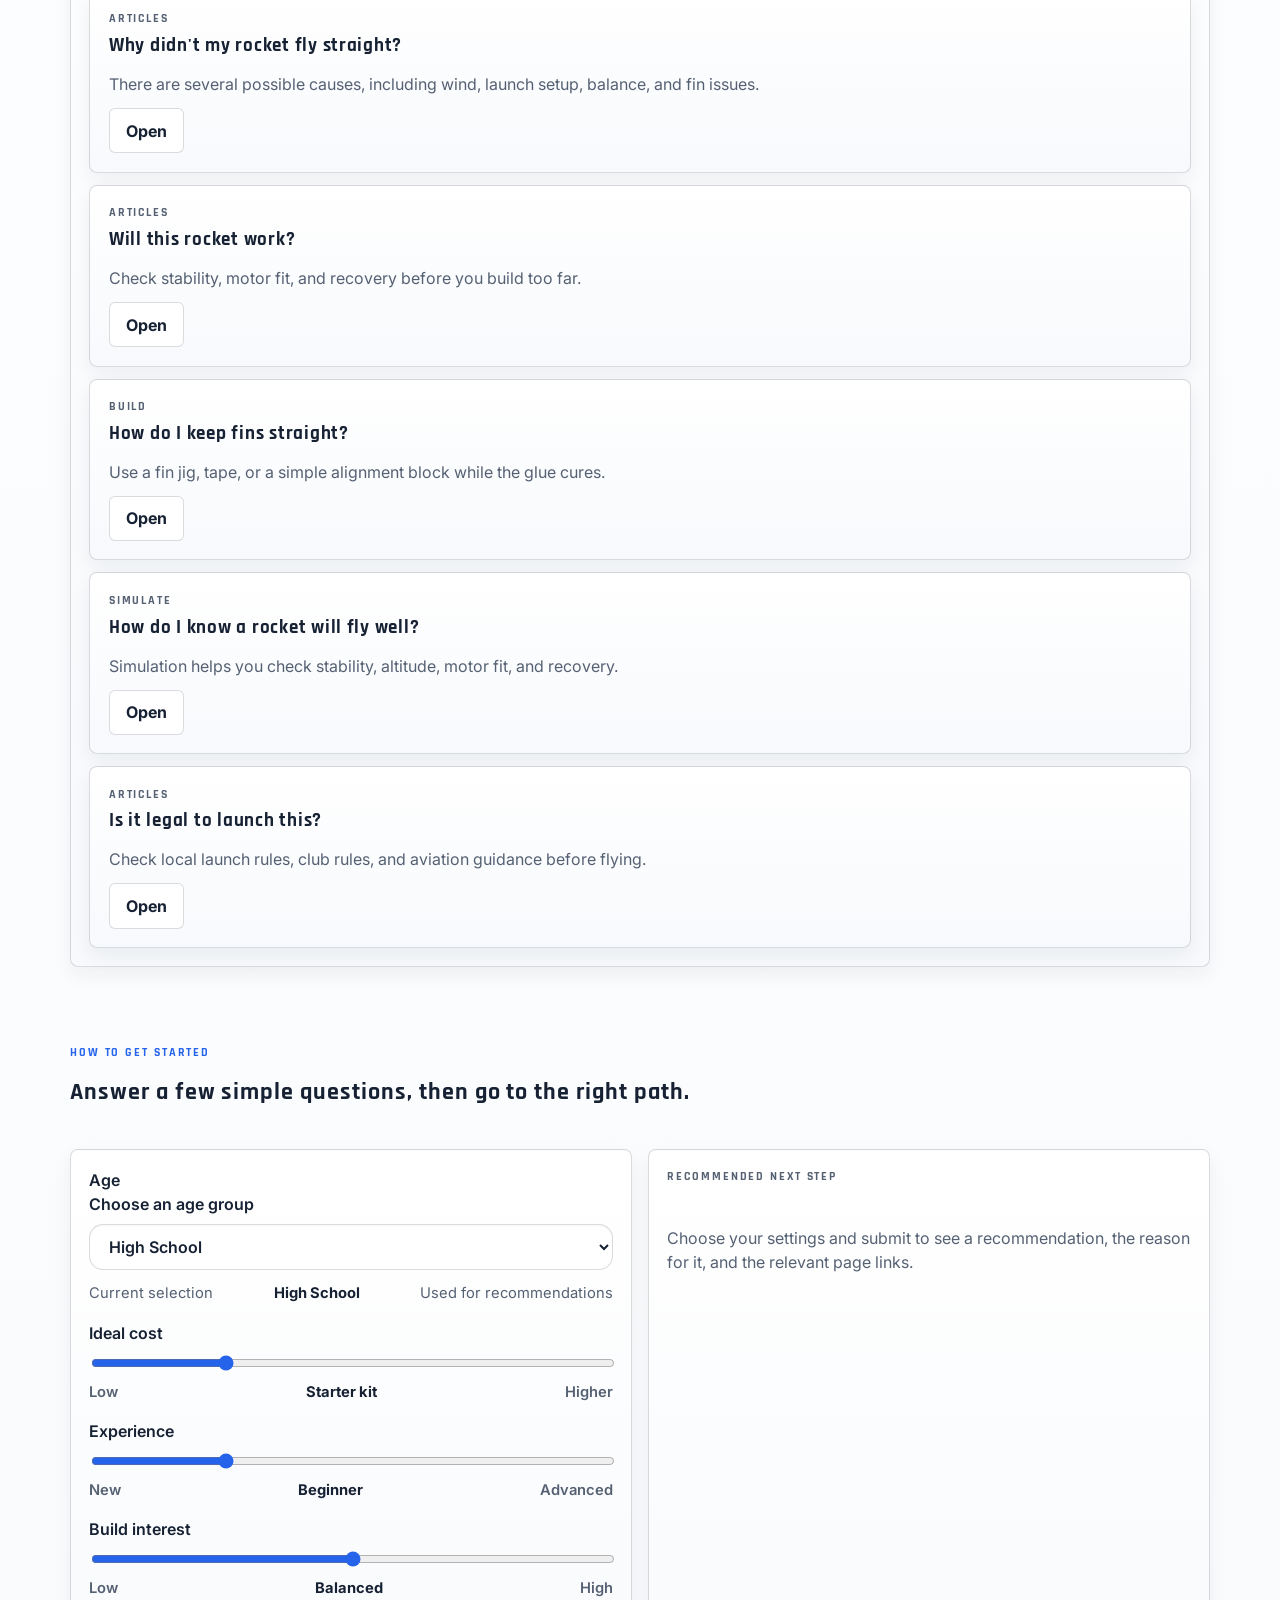
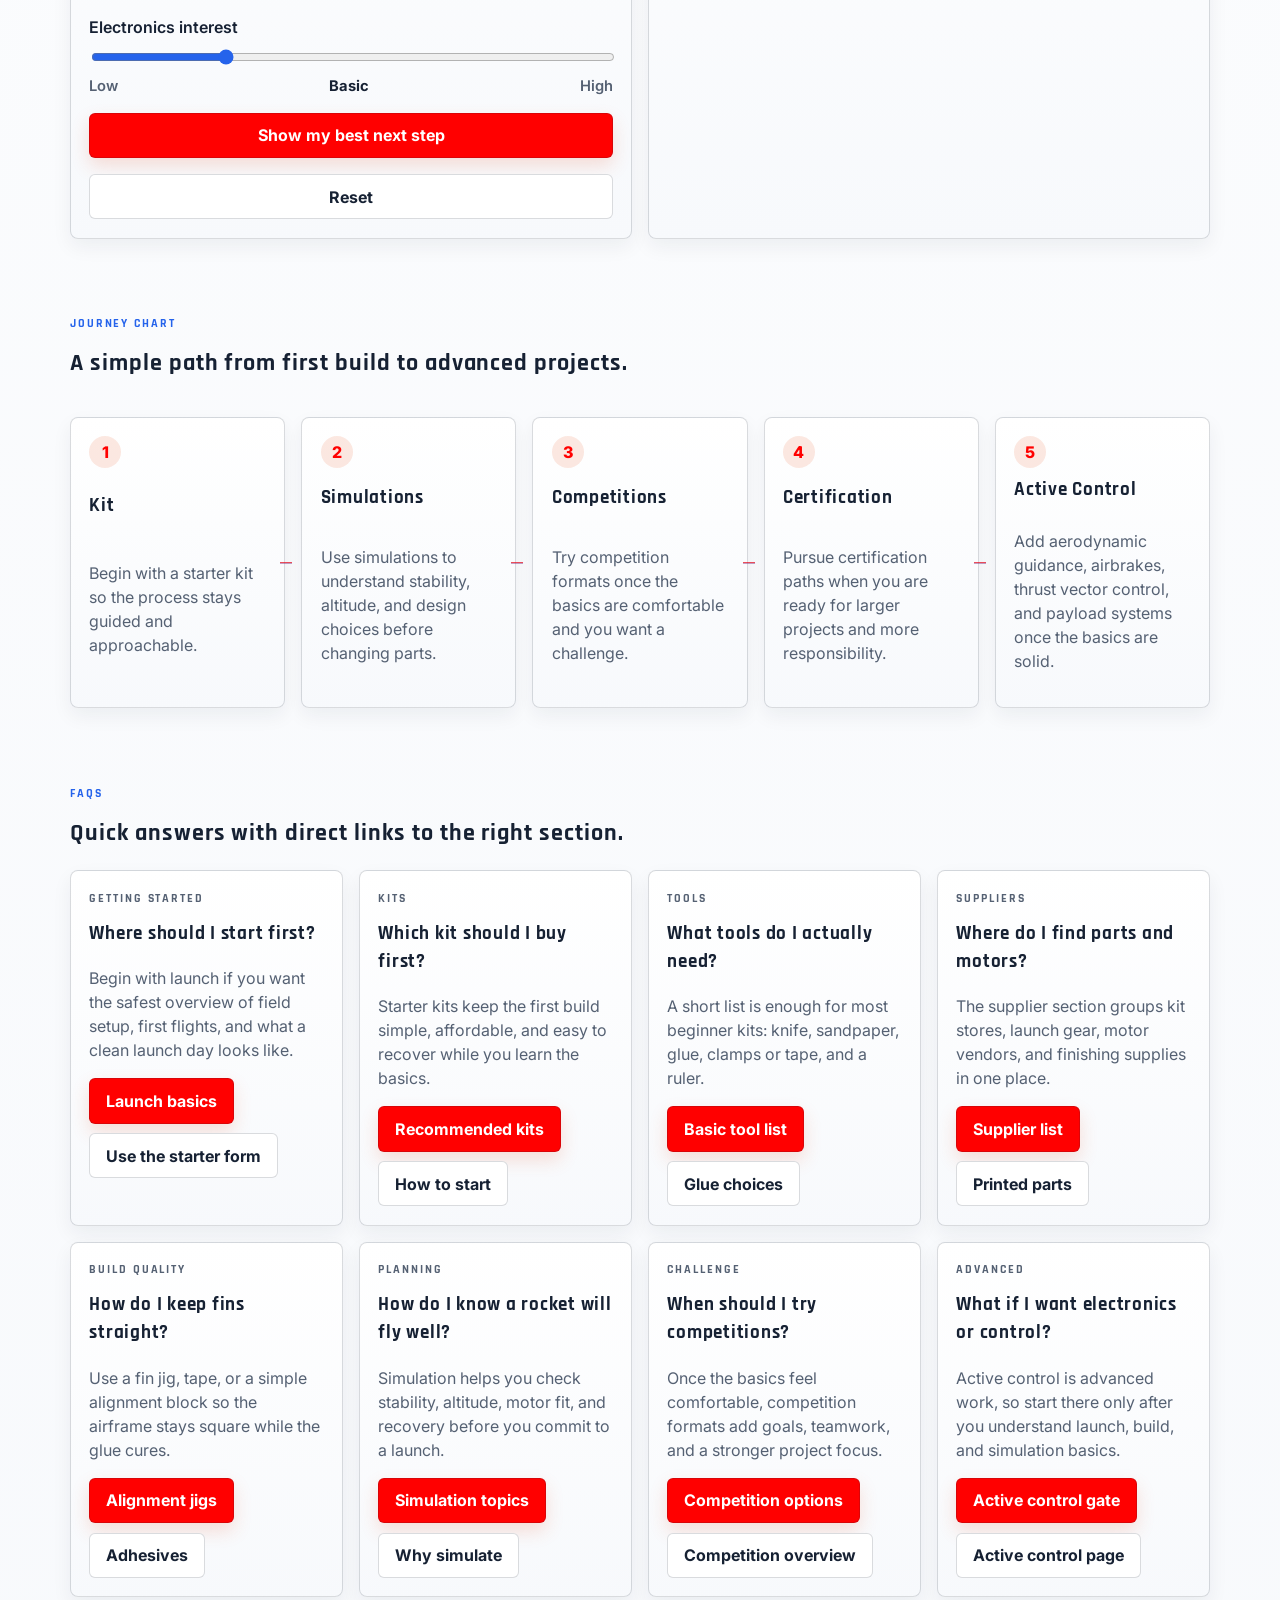
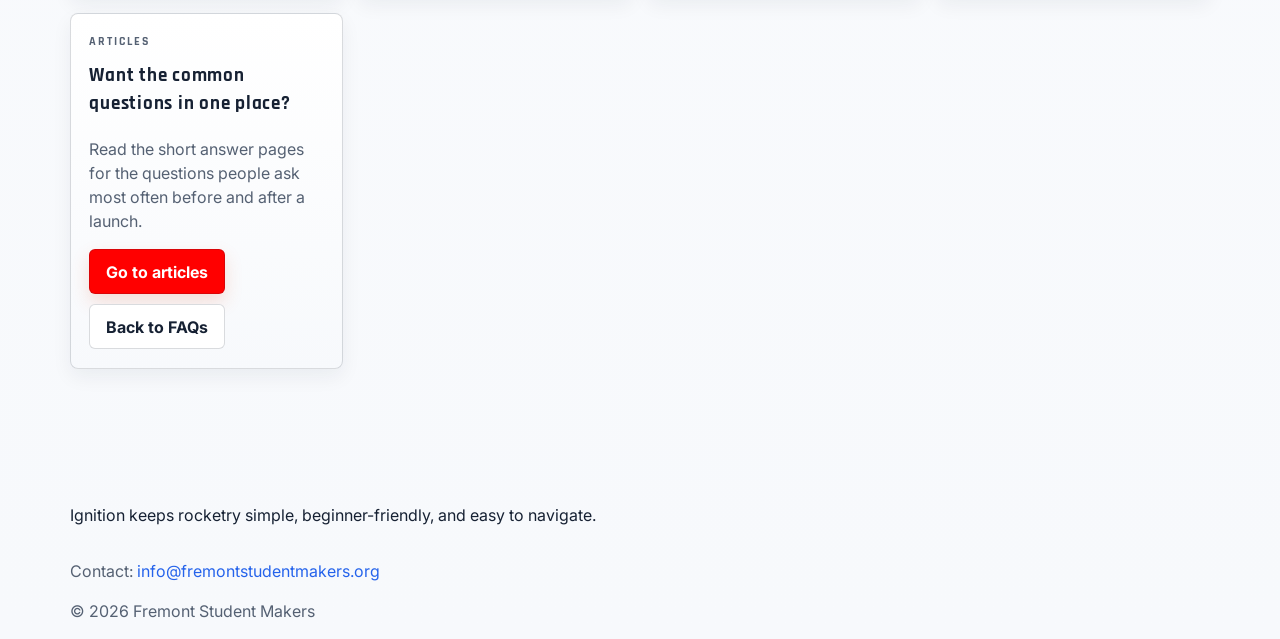
==== commit 8313b637: "Sure?" ====
--- a/index.html
+++ b/index.html
@@ -56,6 +56,24 @@
         </div>
       </section>
 
+      <section id="search" class="section search-section">
+        <div class="section-heading">
+          <p class="eyebrow">Search</p>
+          <h2>Search the whole site by question or topic.</h2>
+          <p class="muted">Type a quick question and get direct matches plus similar prompts you can try next.</p>
+        </div>
+
+        <div class="card search-card">
+          <label class="site-search">
+            <span>Search the website</span>
+            <input type="search" data-site-search placeholder='Try "Will this rocket work?"' autocomplete="off" />
+          </label>
+          <div class="search-suggestion-row" data-search-suggestions></div>
+          <p class="search-meta" data-search-count>Showing popular prompts from across the site.</p>
+          <div class="search-results" data-search-results></div>
+        </div>
+      </section>
+
     
 
       <section id="start" class="section start-section">
@@ -68,48 +86,20 @@
           <form id="starter-form" class="card slider-card">
             <fieldset class="age-fieldset">
               <legend>Age</legend>
-              <div class="age-options" role="radiogroup" aria-label="Age range">
-                <label class="age-option age-option--preschool" style="--age-accent: #f97316;">
-                  <input type="radio" name="age" value="preschool" data-age-label="Preschool" />
-                  <span>Preschool</span>
-                </label>
-                <label class="age-option age-option--elementary" style="--age-accent: #22c55e;">
-                  <input type="radio" name="age" value="elementary" data-age-label="Elementary" />
-                  <span>Elementary</span>
-                </label>
-                <label class="age-option age-option--middle" style="--age-accent: #06b6d4;">
-                  <input type="radio" name="age" value="middle-school" data-age-label="Middle School" />
-                  <span>Middle School</span>
-                </label>
-                <label class="age-option age-option--high" style="--age-accent: #f43f5e;">
-                  <input type="radio" name="age" value="high-school" data-age-label="High School" checked />
-                  <span>High School</span>
-                </label>
-                <label class="age-option age-option--college" style="--age-accent: #8b5cf6;">
-                  <input type="radio" name="age" value="college" data-age-label="College" />
-                  <span>College</span>
-                </label>
-                <label class="age-option age-option--young-adult" style="--age-accent: #0ea5e9;">
-                  <input type="radio" name="age" value="young-adult" data-age-label="Young Adult" />
-                  <span>Young Adult</span>
-                </label>
-                <label class="age-option age-option--adult" style="--age-accent: #14b8a6;">
-                  <input type="radio" name="age" value="adult" data-age-label="Adult" />
-                  <span>Adult</span>
-                </label>
-                <label class="age-option age-option--midlife" style="--age-accent: #d97706;">
-                  <input type="radio" name="age" value="midlife" data-age-label="Midlife" />
-                  <span>Midlife</span>
-                </label>
-                <label class="age-option age-option--senior" style="--age-accent: #64748b;">
-                  <input type="radio" name="age" value="senior" data-age-label="Senior" />
-                  <span>Senior</span>
-                </label>
-              </div>
-              <div class="slider-row">
-                <span>Early years</span>
+              <label class="age-select">
+                <span>Choose an age group</span>
+                <select name="age" data-age-select>
+                  <option value="elementary">Elementary</option>
+                  <option value="middle-school">Middle School</option>
+                  <option value="high-school" selected>High School</option>
+                  <option value="college">College</option>
+                  <option value="adult">Adult</option>
+                </select>
+              </label>
+              <div class="slider-row">
+                <span>Current selection</span>
                 <output data-output="age">High School</output>
-                <span>Later years</span>
+                <span>Used for recommendations</span>
               </div>
             </fieldset>
 
@@ -203,37 +193,93 @@
         </ol>
       </section>
 
-      <section class="section page-preview">
-        <div class="section-heading">
-          <p class="eyebrow">Main pages</p>
-          <h2>The site stays focused on five clear paths.</h2>
-        </div>
-        <div class="grid page-links-grid">
-          <a class="card page-card" href="launch.html">
-            <p class="eyebrow">Launch</p>
-            <h3>First flights, launch-day basics, and safety checks</h3>
-            <p>Start here if you want the simplest first path into the hobby.</p>
-          </a>
-          <a class="card page-card" href="build.html">
-            <p class="eyebrow">Build</p>
-            <h3>Kits, tools, and the first rocket build</h3>
-            <p>Use this page for hands-on construction and kit selection.</p>
-          </a>
-          <a class="card page-card" href="simulate.html">
-            <p class="eyebrow">Simulate</p>
-            <h3>Stability, altitude, and flight planning</h3>
-            <p>Check what a design is likely to do before you launch it.</p>
-          </a>
-          <a class="card page-card" href="competitions.html">
-            <p class="eyebrow">Competitions</p>
-            <h3>Beginner competition paths and challenge formats</h3>
-            <p>See how model rocketry expands into team and contest formats.</p>
-          </a>
-          <a class="card page-card" href="electronics.html">
-            <p class="eyebrow">Active Control</p>
-            <h3>Aerodynamic guidance, airbrakes, and thrust vector control</h3>
-            <p>Move into active control after the basics feel comfortable.</p>
-          </a>
+      <section id="faqs" class="section faq-section">
+        <div class="section-heading">
+          <p class="eyebrow">FAQs</p>
+          <h2>Quick answers with direct links to the right section.</h2>
+        </div>
+        <div class="grid faq-grid">
+          <article class="card faq-card">
+            <p class="eyebrow">Getting started</p>
+            <h3>Where should I start first?</h3>
+            <p>Begin with launch if you want the safest overview of field setup, first flights, and what a clean launch day looks like.</p>
+            <div class="card-actions">
+              <a class="button-primary" href="launch.html#where-to-launch">Launch basics</a>
+              <a class="button-secondary" href="#start">Use the starter form</a>
+            </div>
+          </article>
+          <article class="card faq-card">
+            <p class="eyebrow">Kits</p>
+            <h3>Which kit should I buy first?</h3>
+            <p>Starter kits keep the first build simple, affordable, and easy to recover while you learn the basics.</p>
+            <div class="card-actions">
+              <a class="button-primary" href="build.html#recommended-kits">Recommended kits</a>
+              <a class="button-secondary" href="build.html#how-to-start">How to start</a>
+            </div>
+          </article>
+          <article class="card faq-card">
+            <p class="eyebrow">Tools</p>
+            <h3>What tools do I actually need?</h3>
+            <p>A short list is enough for most beginner kits: knife, sandpaper, glue, clamps or tape, and a ruler.</p>
+            <div class="card-actions">
+              <a class="button-primary" href="build.html#how-to-start">Basic tool list</a>
+              <a class="button-secondary" href="build.html#adhesives">Glue choices</a>
+            </div>
+          </article>
+          <article class="card faq-card">
+            <p class="eyebrow">Suppliers</p>
+            <h3>Where do I find parts and motors?</h3>
+            <p>The supplier section groups kit stores, launch gear, motor vendors, and finishing supplies in one place.</p>
+            <div class="card-actions">
+              <a class="button-primary" href="build.html#suppliers">Supplier list</a>
+              <a class="button-secondary" href="build.html#3d-printing">Printed parts</a>
+            </div>
+          </article>
+          <article class="card faq-card">
+            <p class="eyebrow">Build quality</p>
+            <h3>How do I keep fins straight?</h3>
+            <p>Use a fin jig, tape, or a simple alignment block so the airframe stays square while the glue cures.</p>
+            <div class="card-actions">
+              <a class="button-primary" href="build.html#alignment-jigs">Alignment jigs</a>
+              <a class="button-secondary" href="build.html#adhesives">Adhesives</a>
+            </div>
+          </article>
+          <article class="card faq-card">
+            <p class="eyebrow">Planning</p>
+            <h3>How do I know a rocket will fly well?</h3>
+            <p>Simulation helps you check stability, altitude, motor fit, and recovery before you commit to a launch.</p>
+            <div class="card-actions">
+              <a class="button-primary" href="simulate.html#simulation-topics">Simulation topics</a>
+              <a class="button-secondary" href="simulate.html#why-simulate">Why simulate</a>
+            </div>
+          </article>
+          <article class="card faq-card">
+            <p class="eyebrow">Challenge</p>
+            <h3>When should I try competitions?</h3>
+            <p>Once the basics feel comfortable, competition formats add goals, teamwork, and a stronger project focus.</p>
+            <div class="card-actions">
+              <a class="button-primary" href="competitions.html#competition-options">Competition options</a>
+              <a class="button-secondary" href="competitions.html">Competition overview</a>
+            </div>
+          </article>
+          <article class="card faq-card">
+            <p class="eyebrow">Advanced</p>
+            <h3>What if I want electronics or control?</h3>
+            <p>Active control is advanced work, so start there only after you understand launch, build, and simulation basics.</p>
+            <div class="card-actions">
+              <a class="button-primary" href="electronics.html#active-control-gate">Active control gate</a>
+              <a class="button-secondary" href="electronics.html">Active control page</a>
+            </div>
+          </article>
+          <article class="card faq-card">
+            <p class="eyebrow">Articles</p>
+            <h3>Want the common questions in one place?</h3>
+            <p>Read the short answer pages for the questions people ask most often before and after a launch.</p>
+            <div class="card-actions">
+              <a class="button-primary" href="articles.html">Go to articles</a>
+              <a class="button-secondary" href="#faqs">Back to FAQs</a>
+            </div>
+          </article>
         </div>
       </section>
     </main>
--- a/styles.css
+++ b/styles.css
@@ -345,6 +345,91 @@
   gap: 1rem;
 }
 
+.search-section {
+  display: grid;
+  gap: 1rem;
+}
+
+.search-card {
+  display: grid;
+  gap: 1rem;
+}
+
+.site-search {
+  display: grid;
+  gap: 0.4rem;
+  color: var(--text);
+  font-weight: 600;
+}
+
+.site-search input {
+  min-height: 50px;
+  padding: 0.7rem 0.95rem;
+  border-radius: 14px;
+  border: 1px solid var(--line-strong);
+  background: var(--surface-strong);
+  color: var(--text);
+  box-shadow: inset 0 1px 2px rgba(21, 32, 51, 0.04);
+}
+
+.search-suggestion-row {
+  display: flex;
+  flex-wrap: wrap;
+  gap: 0.55rem;
+}
+
+.search-chip {
+  border: 1px solid var(--line-strong);
+  background: rgba(255, 255, 255, 0.92);
+  color: var(--text);
+  border-radius: 999px;
+  padding: 0.5rem 0.8rem;
+  font-weight: 700;
+  cursor: pointer;
+}
+
+.search-chip:hover {
+  color: var(--blue);
+  border-color: rgba(37, 99, 235, 0.2);
+}
+
+.search-meta {
+  margin: 0;
+  color: var(--muted);
+}
+
+.search-results {
+  display: grid;
+  gap: 0.75rem;
+}
+
+.search-result-card {
+  display: grid;
+  gap: 0.75rem;
+}
+
+.search-result-card h3 {
+  margin: 0;
+}
+
+.search-result-card p {
+  margin: 0;
+}
+
+.search-result-meta {
+  display: grid;
+  gap: 0.25rem;
+}
+
+.search-result-link {
+  justify-self: start;
+}
+
+.search-empty {
+  display: grid;
+  gap: 0.4rem;
+}
+
 .section-heading h2,
 .page-card h3,
 .card h2,
@@ -376,60 +461,21 @@
   color: var(--text);
 }
 
-.age-options {
-  display: flex;
-  gap: 0.5rem;
-  align-items: stretch;
-  overflow-x: auto;
-  padding-bottom: 0.25rem;
-}
-
-.age-option {
-  position: relative;
-  display: inline-flex;
-  flex: 0 0 auto;
-  align-items: center;
-  justify-content: center;
-  min-width: 3.25rem;
-  padding: 0;
-  border-radius: 999px;
-  border: 1px solid rgba(22, 33, 51, 0.14);
-  background: linear-gradient(180deg, rgba(255, 255, 255, 0.98), rgba(247, 249, 252, 0.98));
-  color: var(--text);
-  cursor: pointer;
-  overflow: hidden;
-  box-shadow: inset 0 3px 0 var(--age-accent, var(--blue));
-}
-
-.age-option input {
-  position: absolute;
-  inset: 0;
-  opacity: 0;
-  margin: 0;
-  cursor: pointer;
-}
-
-.age-option span {
-  display: inline-flex;
-  align-items: center;
-  justify-content: center;
-  min-height: 2.5rem;
-  padding: 0 0.9rem;
-  font-weight: 700;
-}
-
-.age-option:has(input:checked) {
-  border-color: var(--age-accent, var(--blue));
-  background: color-mix(in srgb, var(--age-accent, var(--blue)) 14%, white);
-  color: var(--age-accent, var(--blue));
-  box-shadow:
-    inset 0 3px 0 var(--age-accent, var(--blue)),
-    0 0 0 1px color-mix(in srgb, var(--age-accent, var(--blue)) 20%, white) inset;
-}
-
-.age-option:hover {
-  border-color: var(--age-accent, var(--blue));
-  color: var(--age-accent, var(--blue));
+.age-select {
+  display: grid;
+  gap: 0.4rem;
+  color: var(--text);
+  font-weight: 600;
+}
+
+.age-select select {
+  min-height: 46px;
+  padding: 0.65rem 0.9rem;
+  border-radius: 14px;
+  border: 1px solid var(--line-strong);
+  background: var(--surface-strong);
+  color: var(--text);
+  box-shadow: inset 0 1px 2px rgba(21, 32, 51, 0.04);
 }
 
 .slider-card label {
@@ -478,6 +524,134 @@
 
 .page-links-grid {
   grid-template-columns: repeat(auto-fit, minmax(190px, 1fr));
+}
+
+.faq-grid {
+  grid-template-columns: repeat(auto-fit, minmax(240px, 1fr));
+}
+
+.faq-card .card-actions {
+  display: flex;
+  flex-wrap: wrap;
+  gap: 0.6rem;
+}
+
+.faq-card .button-primary,
+.faq-card .button-secondary {
+  flex: 0 0 auto;
+}
+
+.article-grid {
+  display: grid;
+  gap: 1rem;
+}
+
+.article-popout {
+  padding: 0;
+  overflow: hidden;
+}
+
+.article-popout summary {
+  list-style: none;
+  cursor: pointer;
+  padding: 1.15rem;
+  display: grid;
+  gap: 0.35rem;
+}
+
+.article-popout summary::-webkit-details-marker {
+  display: none;
+}
+
+.article-popout summary::after {
+  content: "+";
+  justify-self: end;
+  grid-row: 1 / span 3;
+  align-self: center;
+  font-size: 1.6rem;
+  font-weight: 700;
+  color: var(--blue);
+}
+
+.article-popout[open] summary::after {
+  content: "–";
+}
+
+.article-kicker {
+  color: var(--blue);
+  text-transform: uppercase;
+  letter-spacing: 0.16em;
+  font-size: 0.74rem;
+  font-weight: 700;
+}
+
+.article-question {
+  color: var(--text);
+  font-size: 1.35rem;
+  font-weight: 800;
+  line-height: 1.1;
+}
+
+.article-summary {
+  color: var(--muted);
+}
+
+.article-body {
+  padding: 0 1.15rem 1.15rem;
+  display: grid;
+  gap: 0.85rem;
+}
+
+.article-tldr {
+  margin: 0;
+  padding: 0.85rem 1rem;
+  border-left: 3px solid var(--red);
+  background: rgba(255, 255, 255, 0.72);
+  border-radius: 0 12px 12px 0;
+}
+
+.article-body p {
+  margin: 0;
+  color: var(--muted);
+}
+
+.article-links {
+  list-style: none;
+  padding: 0;
+  margin: 0;
+  display: flex;
+  flex-wrap: wrap;
+  gap: 0.6rem;
+}
+
+.article-links a {
+  display: inline-flex;
+  align-items: center;
+  min-height: 40px;
+  padding: 0.5rem 0.8rem;
+  border-radius: 999px;
+  border: 1px solid var(--line-strong);
+  background: rgba(255, 255, 255, 0.92);
+  text-decoration: none;
+  color: var(--text);
+  font-weight: 700;
+}
+
+.article-links a:hover {
+  color: var(--blue);
+  border-color: rgba(37, 99, 235, 0.2);
+}
+
+.article-popout[open] {
+  box-shadow: var(--shadow-strong);
+}
+
+.article-popout[open] {
+  grid-column: 1 / -1;
+}
+
+.article-popout[open] summary {
+  border-bottom: 1px solid var(--line);
 }
 
 .page-card {
@@ -928,6 +1102,14 @@
   .info-grid,
   .starter-layout {
     grid-template-columns: repeat(2, minmax(0, 1fr));
+  }
+
+  .article-grid {
+    grid-template-columns: repeat(2, minmax(0, 1fr));
+  }
+
+  .search-card {
+    grid-template-columns: minmax(0, 1fr);
   }
 
   .start-section,
